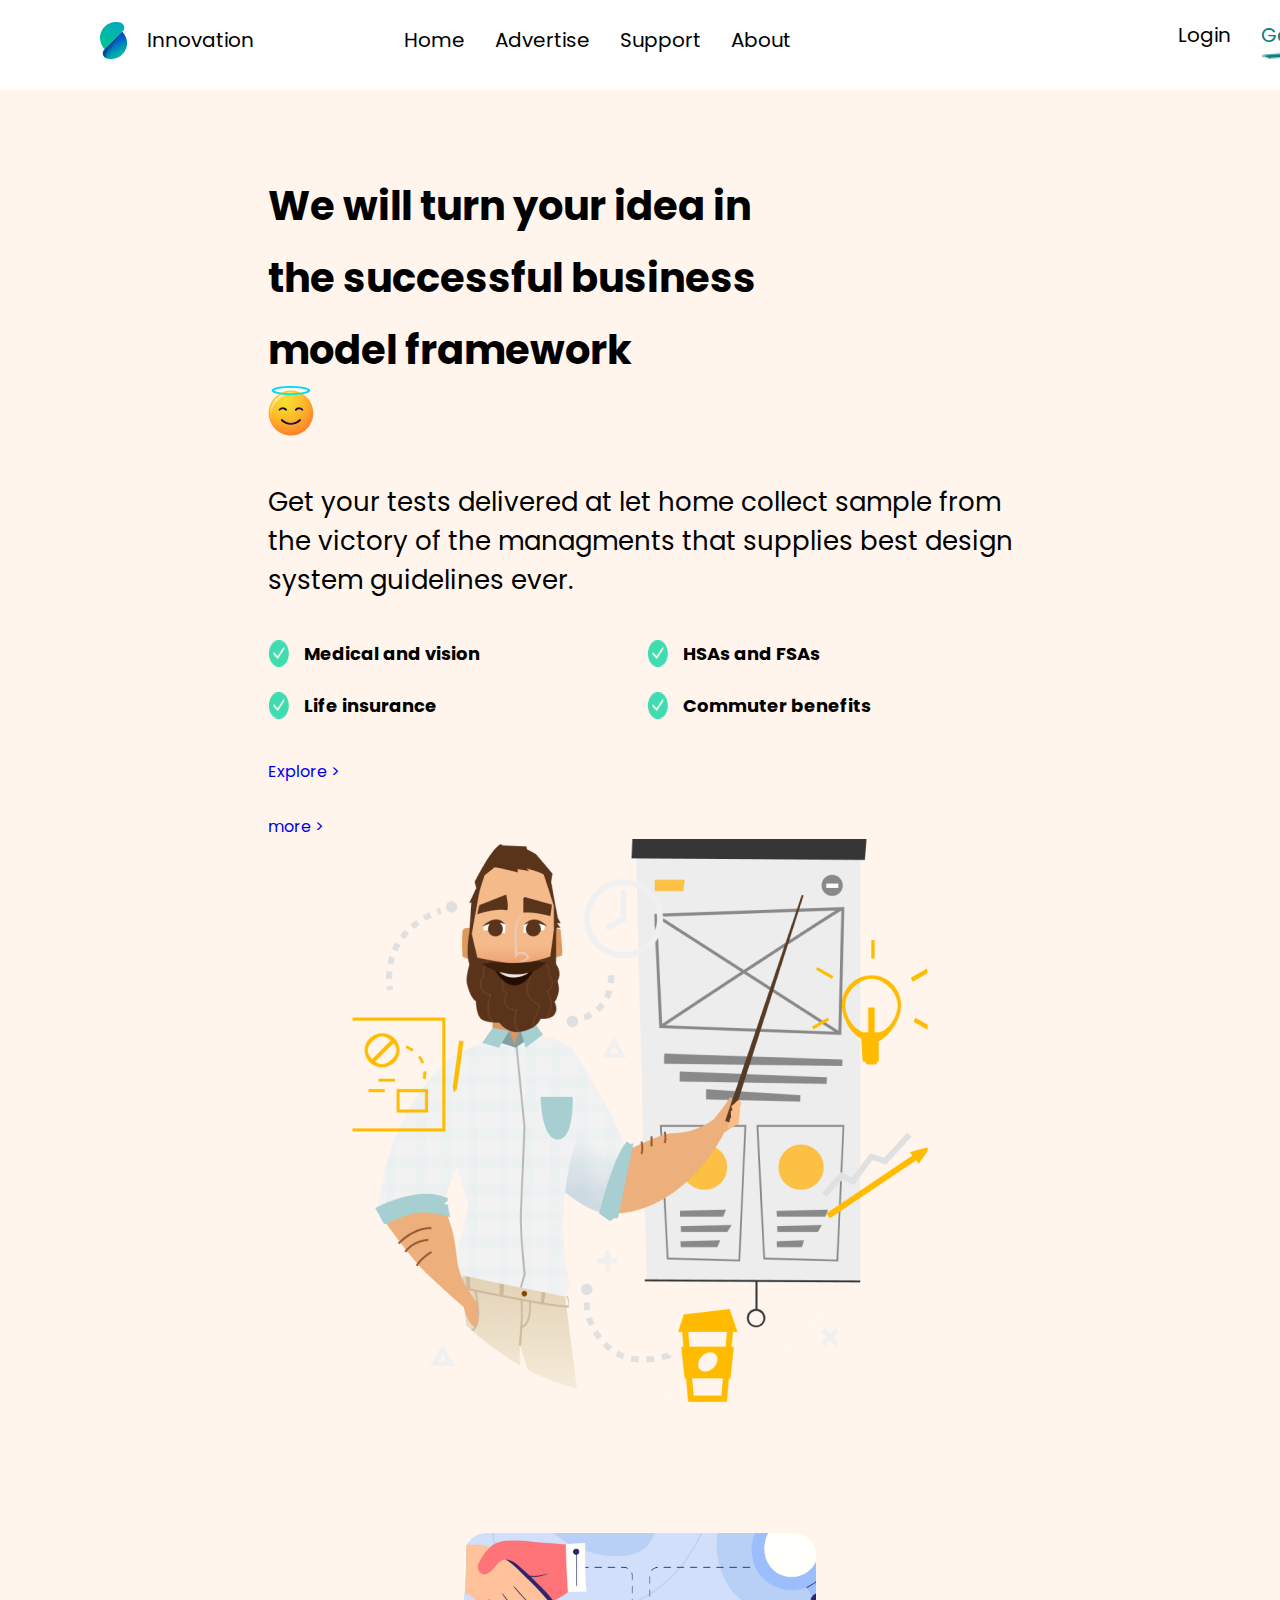
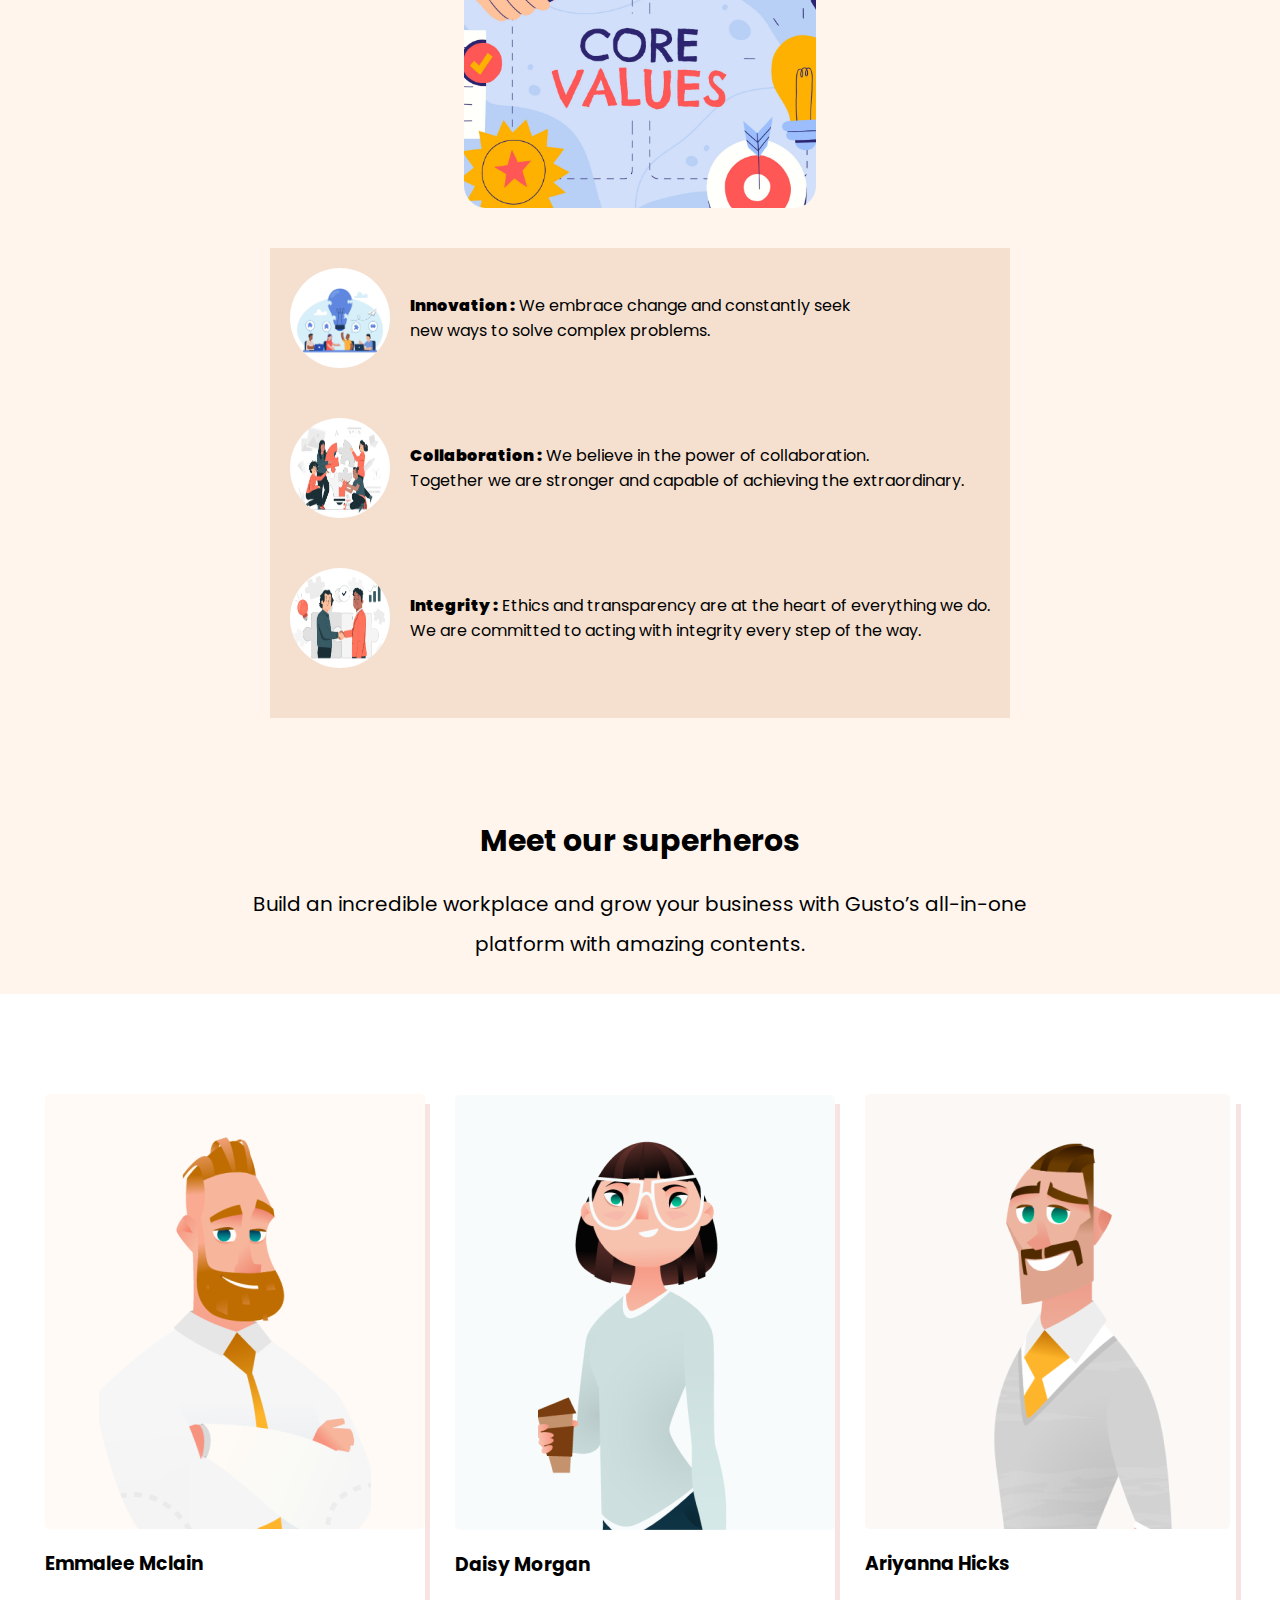
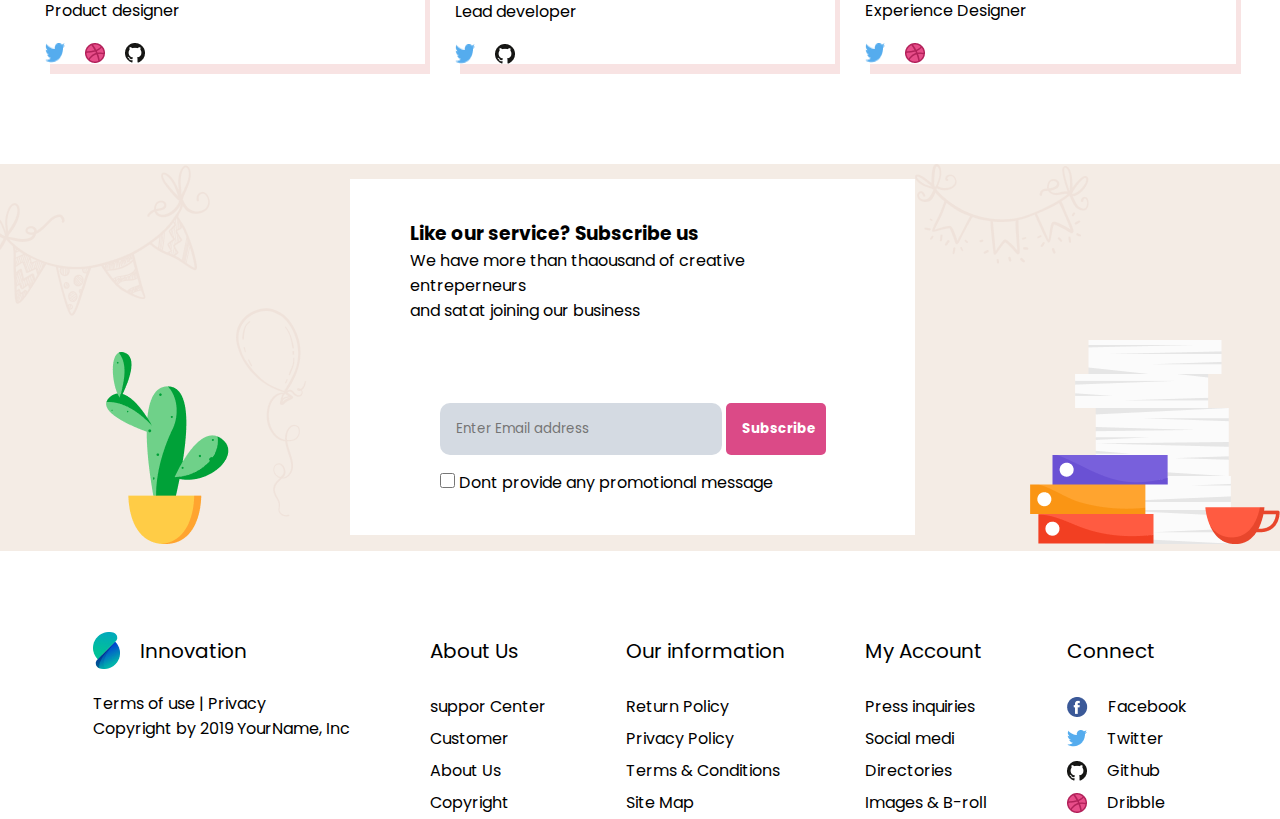
==== about.html @ 323365d7 "modification commit" ====
<!DOCTYPE html>
<html lang="en">

<head>
    <meta charset="UTF-8">
    <meta name="description" content="Author: A.N. Author,
    Illustrator: P. Picture, Category: Books, Price: $17.99,
    Length: 784 pages">
    <meta name="viewport" content="width=device-width, initial-scale=1.0">
    <link rel="stylesheet" href="css/about.css">
    <title>Document</title>
</head>

<body>
    <header class="header">
        <nav>
            <div class="logo">
                <img src="img/S1.png " alt="#">
                <a href="index.html">Innovation</a>
                <ul>
                    <li><a href="index.html">Home</a></li>
                    <li><a href="advertise.html">Advertise</a></li>
                    <li><a href="support.html">Support</a></li>
                    <li><a href="about.html">About</a></li>
                </ul>
            </div>
            <ul>
                <li><a href="#">Login</a></li>
                <li class="list"><a href="#" style="color: #0A8080;">Get Started</a>
                    <img src="img/Vector.png" alt="#">
                </li>
            </ul>
        </nav>
    </header>
    <section class="wrapper-init">
        <section class="wrapper-1">
            <div class="container-1">
                <div>
                    <h1 class="text-1">We will turn your idea in <br>the successful business <br>model framework</h1>
                    <img src="img/emoji.png" alt="#"></h1>

                </div>
                <p class="paragraphe-1">Get your tests delivered at let home collect sample from <br>
                    the victory of the managments that supplies best design <br>
                    system guidelines ever.</p>
                <div class="grid-continaire">
                    <div class="grid-items">
                        <img src="img/Combinedshape16073.png" alt="#">
                        <h6 class="text-2">Medical and vision</h6>
                    </div>
                    <div class="grid-items">
                        <img src="img/Combinedshape16073.png" alt="#">
                        <h6 class="text-2">HSAs and FSAs</h6>
                    </div>
                    <div class="grid-items">
                        <img src="img/Combinedshape16073.png" alt="#">
                        <h6 class="text-2">Life insurance</h6>
                    </div>
                    <div class="grid-items">
                        <img src="img/Combinedshape16073.png" alt="#">
                        <h6 class="text-2">Commuter benefits</h6>
                    </div>
                </div>
                <div class="link-continaire">
                    <a href="#">Explore ></a>
                    <a href="#">more ></a>
                </div>
            </div>
            <div>
                <img class="container-1-img" src="img/illustration.png" alt="#">
            </div>
        </section>
        <div class="wrapper-2">
            <img class="container-1-img" src="img/59226621.png" alt="#">
            <div>
                <div>
                    <img src="img/2903546.jpg" alt="#" >
                    <p class="paragraphe-2"> <samp>Innovation :</samp> We embrace change and constantly seek <br>new ways to solve
                        complex problems. <br>
                    </p>
                </div>
                <div>
                    <img src="img/4529196.jpg" alt="#">
                    <p class="paragraphe-2">
                        <samp>Collaboration :</samp> We believe in the power of collaboration. <br> Together we
                        are stronger and capable of achieving the extraordinary.
                </div>
                <div>
                    <img src="img/5356723.jpg " alt="#">
                    <p class="paragraphe-2"> <samp>Integrity :</samp> Ethics and transparency are at the heart of everything we do. <br>
                        We are committed to acting with integrity every step of the way.</p>
                </div>
                <!-- <h2 class="text-3">our values</h2>
                <p class="paragraphe-2"> Innovation : We embrace change and constantly seek new ways to solve <br>
                    complex problems. <br>
                    Collaboration : We believe in the power of collaboration. Together we <br>
                    are stronger and capable of achieving the extraordinary. <br>
                    Integrity : Ethics and transparency are at the heart of everything we do. <br>
                    We are committed to acting with integrity every step of the way.</p>
            </div> -->
            </div>
        </div>
        <div class="titre-1">
            <h1 class="text-4">Meet our superheros</h1>
            <p class="paragraphe-3">Build an incredible workplace and grow your business with Gusto’s all-in-one <br>
                platform with amazing contents.</p>
        </div>
    </section>
    <section class="blog">
        <div class="box">
            <img src="img/image(6).png" alt="#">
            <h3>Emmalee Mclain</h3>
            <p>Product designer</p>
            <div class="flex-items">
                <img src="img/Group.png" alt="#">
                <img src="img/Group81.png" alt="#">
                <img src="img/Vector(11).png" alt="#">
            </div>
        </div>
        <div class="box">
            <img class="img" src="img/image(3).png" alt="#">
            <h3>Daisy Morgan</h3>

            <p>Lead developer</p>
            <div class="flex-items">
                <img class="img" src="img/Group.png" alt="#">
                <img src="img/Vector(11).png" alt="#">
            </div>
        </div>
        <div class="box">
            <img class="img" src="img/Group83(1).png" alt="#">
            <h3>Ariyanna Hicks</h3>
            <p>Experience Designer</p>
            <div class="flex-items">
                <img src="img/Group.png" alt="#">
                <img src="img/Group81.png" alt="#">
            </div>
        </div>

    </section>
    <section class="wrapper">
        <div>
            <img src="img/Group75.png" alt="#">
        </div>
        <div class="container">
            <div>
                <h3>Like our service? Subscribe us</h3>
                <p>We have more than thaousand of creative entreperneurs <br> and satat joining our business</p>
            </div>
            <form>
                <div class="div-sub">
                    <input class="input-1" type="email" placeholder="Enter Email address">
                    <input class="input-2" type="submit" value="Subscribe">
                </div>
                <div>
                    <input class="input-3" type="checkbox">
                    <label>Dont provide any promotional message</label>
                </div>
            </form>
        </div>
        <div>
            <img src="img/Group76(1).png" alt="#">
        </div>
    </section>
    <footer>
        <section class="foot">
            <div class="list">
                <div class="logo">
                    <img src="img/S1.png" alt="#">
                    <a class="main " href="#">Innovation</a>
                </div>
                <div>
                    <p> Terms of use | Privacy</p>
                </div>
                <div>
                    <p>Copyright by 2019 YourName, Inc</p>
                </div>
            </div>
            <div class="list">
                <div><a class="main" href="#">About Us</a></div>
                <div><a class="lien" href="#">suppor Center</a></div>
                <div><a class="lien" href="#">Customer</a></div>
                <div><a class="lien" href="#">About Us</a></div>
                <div><a class="lien" href="#">Copyright</a></div>
            </div>
            <div class="list">
                <div><a class="main" href="#">Our information</a></div>
                <div><a class="lien" href="#">Return Policy</a></div>
                <div><a class="lien" href="#">Privacy Policy</a></div>
                <div><a class="lien" href="#">Terms & Conditions</a></div>
                <div><a class="lien" href="#">Site Map</a></div>
            </div>
            <div class="list">
                <div><a class="main" href="#">My Account </a></div>
                <div><a class="lien" href="#">Press inquiries</a></div>
                <div><a class="lien" href="#">Social medi</a></div>
                <div><a class="lien" href="#">Directories</a></div>
                <div><a class="lien" href="#">Images & B-roll</a></div>
            </div>
            <div class="list">
                <div><a class="main" href="#">Connect</a></div>
                <div class="site">
                    <img src="img/Group78.png" alt="#">
                    <a class="lien" href="#">Facebook</a>
                </div>
                <div class="site">
                    <img src="img/Group.png" alt="#">
                    <a class="lien" href="#">Twitter</a>
                </div>
                <div class="site">
                    <img src="img/Vector(11).png" alt="#">
                    <a class="lien" href="#">Github</a>
                </div>
                <div class="site">
                    <img src="img/Group81.png" alt="#">
                    <a class="lien" href="#">Dribble</a>
                </div>
            </div>
        </section>
    </footer>
</body>

</html>
---- css/about.css ----
@import url('https://fonts.googleapis.com/css2?family=Poppins:wght@100;200;300;400;500;600;700;800;900&display=swap');

* {
    margin: 0;
    padding: 0;
    font-family: 'Poppins', sans-serif;
} 

img {
    max-width: 100%;
}

a {
    text-decoration: none;
} 

.header {
    position: fixed;
    top: 0;
    left: 0;
    width: 100%;
    padding: 20px 100px;
    display: flex;
    justify-content: space-between;
    align-items: center;
    z-index: 999;
    background-color: #fff;
 }

/* body{
    min-height: 100vh;
}   */

ul {
    display: flex;
    list-style: none;
}
li{
    padding-left: 30px;
}
nav{
    display: flex;
    width: 100%;
    max-width: 1300px;
    margin: 0 auto;
    justify-content: space-between; 
}
.logo{
    display: flex;
    align-items: center;
    gap:20px;
}
.logo a {
    position: relative;
    color: black;
    font-size: 20px;
}
.logo > a {
    margin-right: 100px;
}

nav a {
    position: relative;
    margin-left: 0px;
    color: black;
    font-size: 20px;
    transition: 0.3s;
}
nav a:hover {
    color: rgb(137, 139, 139);
}
.list{
    display: flex;
    flex-direction: column;
}
.wrapper-init{
    background-color: #FFF5ED;
    width: 100%;
}
.wrapper-1{
    display: flex;
    margin-top: 90px;
    flex-wrap: wrap;
    justify-content: space-evenly;
    padding-top: 80px;

}
.container-1{
    display: flex;
    flex-direction: column;
    gap: 40px;
}
.text-1{
    font-size: 40px;
    line-height: 1.8;

}
.paragraphe-1{
    font-size: 26px;
}
.text-2{
    font-size: 18px;
}
.container-1-img{
 max-width: 100%;
}
.grid-continaire{
   display: grid;
   grid-template-columns: auto auto;
   gap: 25px;
}
.grid-items{
    display: flex;
    gap: 15px;
}
.link-continaire{
    display: flex;
    flex-direction: column;
    gap: 30px;
    
}
.link-continaire a{
    transition: 0.3s;
}
.link-continaire a:hover{
    transform: translateX(20px);
}
.wrapper-2{
    margin-top: 100px;
    display: flex ;
    flex-wrap: wrap;
    align-items: center;
    justify-content:space-evenly;
    gap: 40px;
    margin-inline: 200px;
}
.wrapper-2 img{
    width: 40%;
}
.wrapper-2 div{
    background-color: #f5e0d0; ;
    padding: 10px;
}
.wrapper-2 div div  {
    display: flex;
    align-items: center;
    gap: 20px;
    margin-bottom: 30px;
}
.wrapper-2 div img {
    width: 100px;
    height: 100px;
    border-radius: 360px;
}
samp{
    font-weight:900;
}
.wrapper-2 div p {
    font-size: 16px;
}
.titre-1{
    margin-top: 100px;
    text-align: center;
}
.text-4{
    font-size: 30px;
    margin-bottom: 20px;
}
.paragraphe-3{
    font-size: 20px;
    line-height: 2;
   padding-bottom: 30px;

}
.blog{
    padding-top: 100px;
    display: flex;
    flex-wrap: wrap;
    justify-content:center;
    gap: 30px;
    padding-bottom: 100px;
}
.box{
    display: flex;
    flex-direction: column;
    gap: 20px;
    box-shadow: 5px 10px #f8e3e3;
}

.flex-items{
    display: flex;
    gap: 20px;
}
.wrapper{
    background-color: #F4ECE5;
    display: grid;
    grid-template-columns: repeat(auto-fit , minmax(350px, auto));
    align-items: center;
    
} 
 .container{
    background-color: white;
   display: flex;
   flex-wrap: wrap;
   align-items: center;
   justify-content: space-evenly;
   padding-top: 40px ;
   padding-bottom: 40px ;
   padding-left: 60px ;
   padding-right: 60px ; 
   gap: 80px;
} 

.input-1{
    background-color: #D4DAE2;
    padding: 16px;
    width: 250px;
    border: #fff;
    border-radius: 10px;

}
.input-2{
    background-color:#DB4A87;
    padding: 16px;
    width: 100px;
    border: #fff;
    border-radius: 5px;
    color: #fff;
    font-weight:700;

}
.div-sub{
    margin-bottom: 15px;
}
.input-3[type="checkbox"] {
    width: 15px;
    height: 15px;
  }
footer{
    margin-top: 60px;
}
.foot{
    display: flex;
    flex-wrap: wrap;
    justify-content:center;
    gap: 80px;
   
}
.list{
    display: flex;
    flex-direction: column;
    
}
 .main{
    color: black ;
     font-size: 20px;
     line-height: 4;
 }
.lien{
    color: black;
    line-height: 2;
} 



.site{
    display: flex;
    align-items: center;
    gap:20px;
} 
@media (max-width:453px) {
    .grid-continaire{
        display: flex;
        flex-direction: column;
        gap: 25px;
     }    
     .text-1{
        font-size: 30px;
    
   }
   .paragraphe-1{
    font-size: 16px;
}
.text-1{
    font-size: 30px;

}
.paragraphe-1{
    font-size: 16px;
}
.text-3{
    font-size: 30px;
}
.paragraphe-2{
    font-size: 20px;
    line-height: 2;
}
}
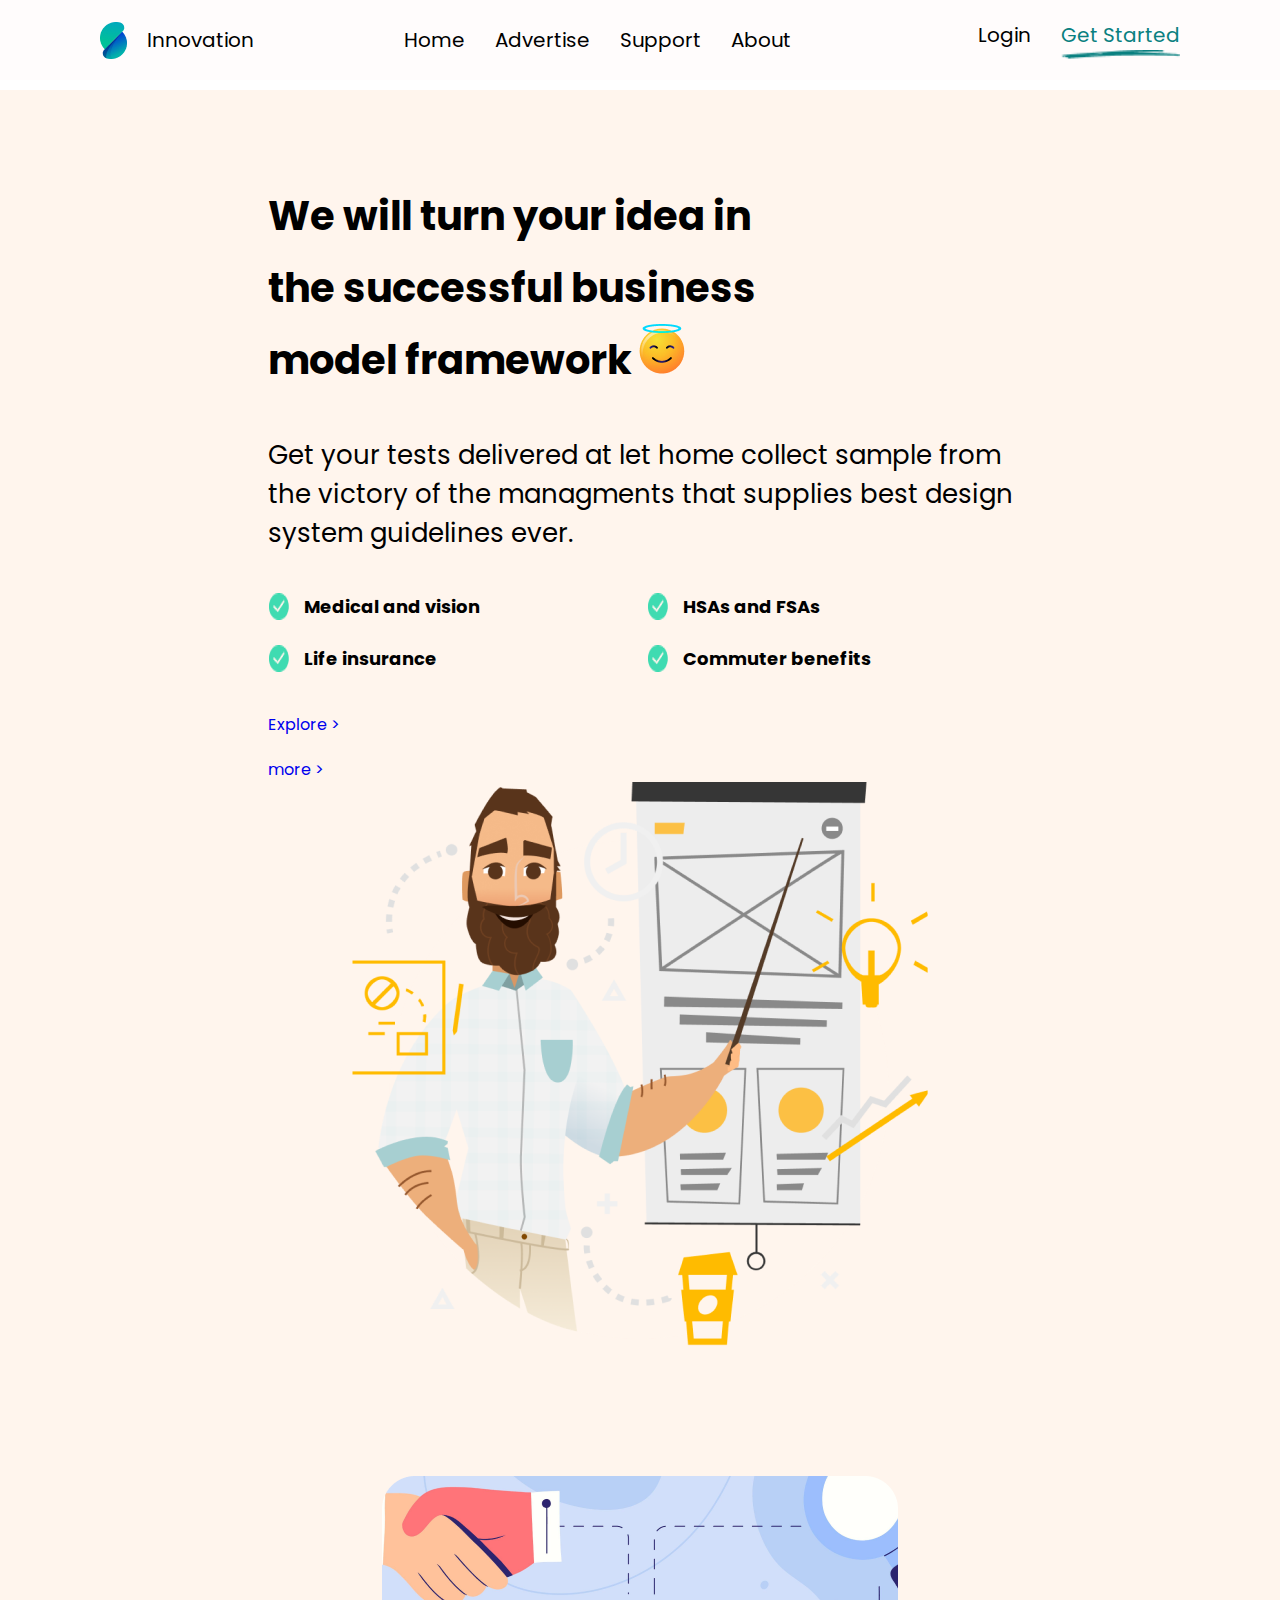
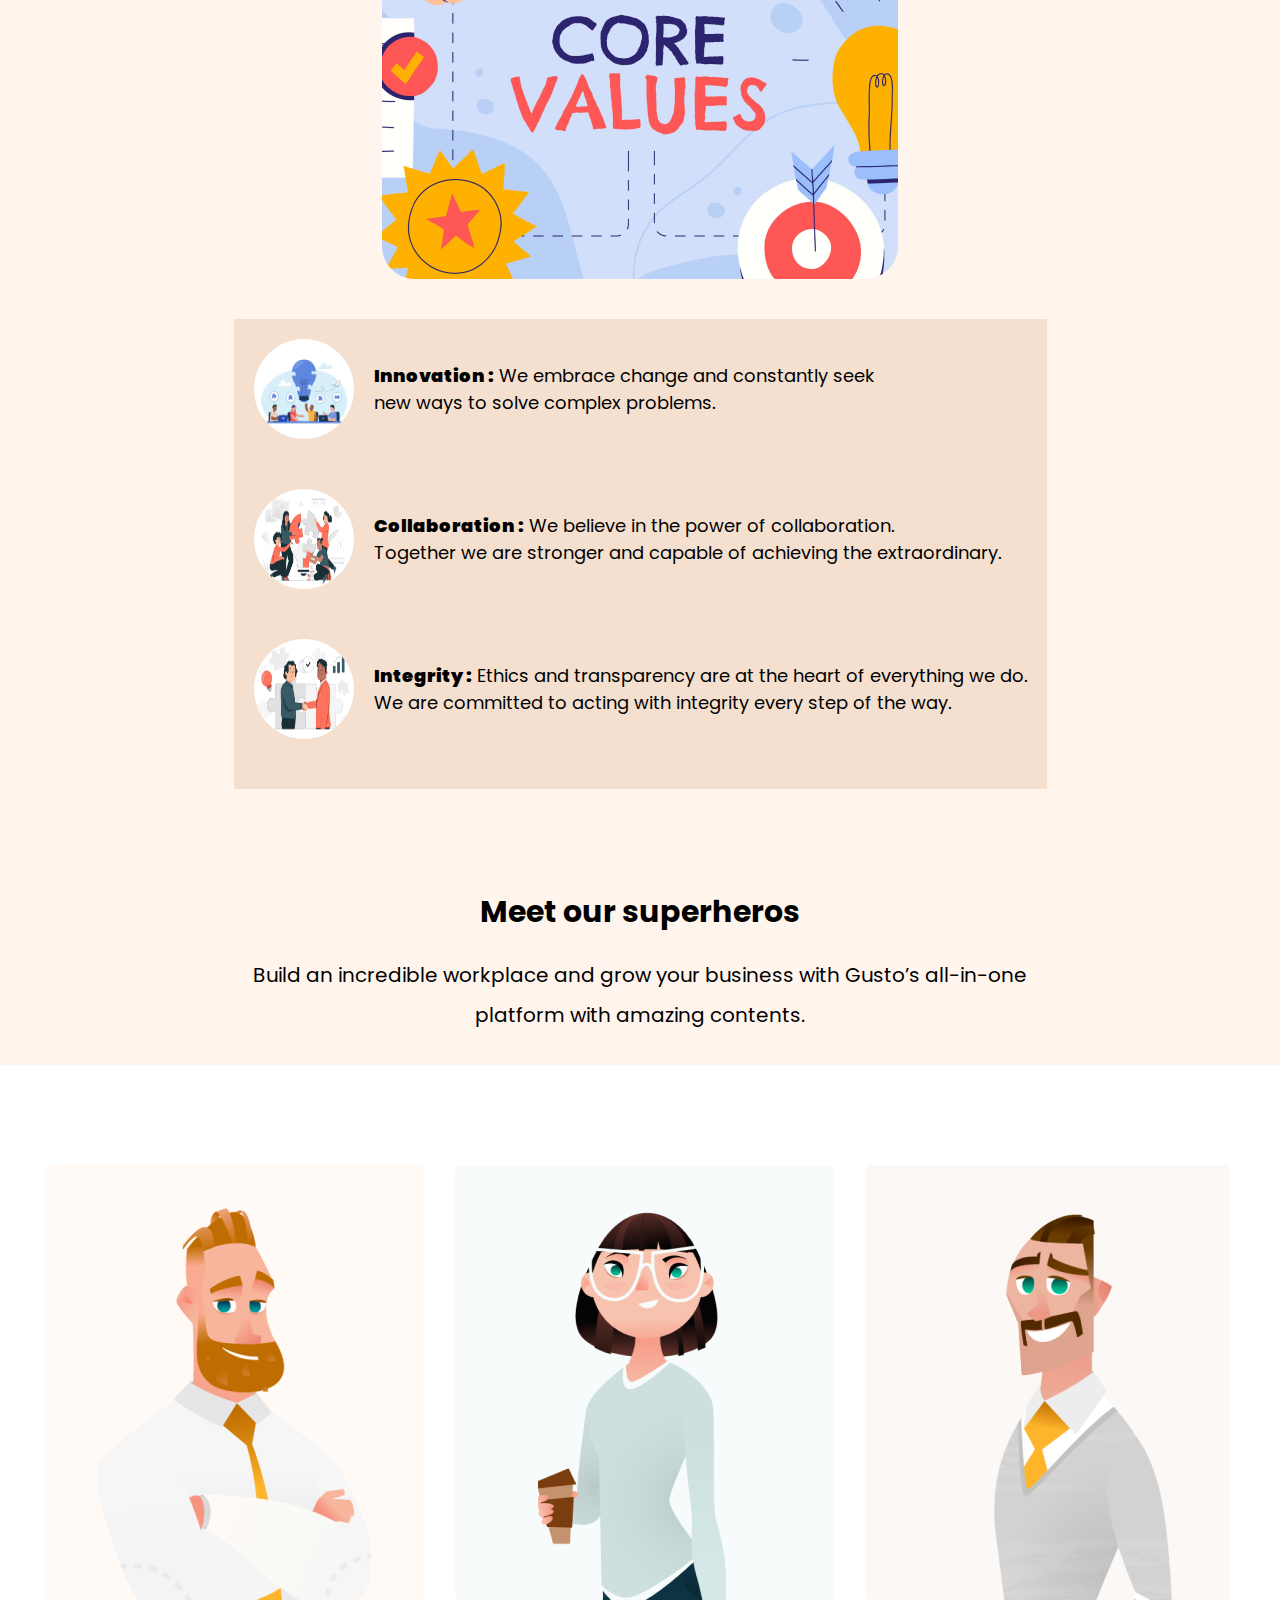
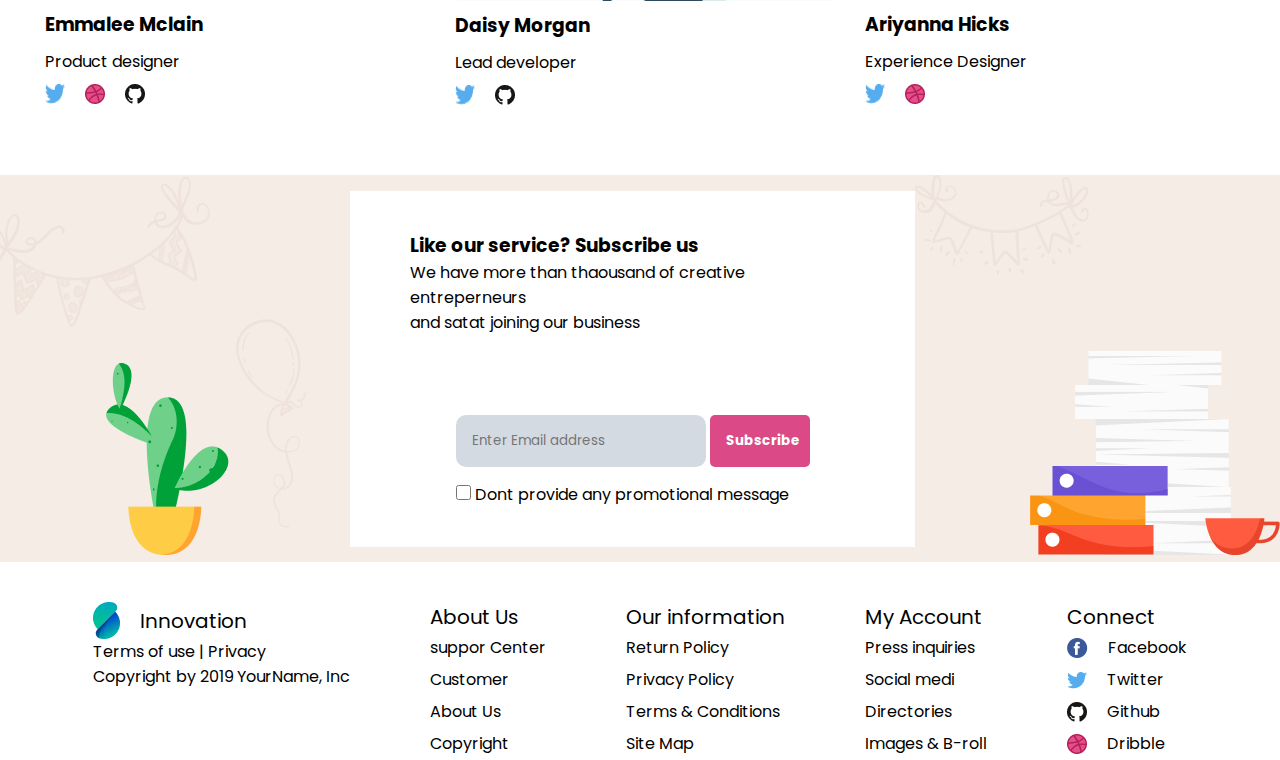
==== commit b60fc725: "modification_page_contact commit" ====
--- a/about.html
+++ b/about.html
@@ -26,7 +26,7 @@
             </div>
             <ul>
                 <li><a href="#">Login</a></li>
-                <li class="list"><a href="#" style="color: #0A8080;">Get Started</a>
+                <li class="get"><a href="#" style="color: #0A8080;">Get Started</a>
                     <img src="img/Vector.png" alt="#">
                 </li>
             </ul>
@@ -36,29 +36,30 @@
         <section class="wrapper-1">
             <div class="container-1">
                 <div>
-                    <h1 class="text-1">We will turn your idea in <br>the successful business <br>model framework</h1>
-                    <img src="img/emoji.png" alt="#"></h1>
-
-                </div>
-                <p class="paragraphe-1">Get your tests delivered at let home collect sample from <br>
+                    <h1>We will turn your idea in <br>the successful business <br>model framework
+                        <img src="img/emoji.png" alt="#">
+                    </h1>
+
+                </div>
+                <p>Get your tests delivered at let home collect sample from <br>
                     the victory of the managments that supplies best design <br>
                     system guidelines ever.</p>
                 <div class="grid-continaire">
                     <div class="grid-items">
                         <img src="img/Combinedshape16073.png" alt="#">
-                        <h6 class="text-2">Medical and vision</h6>
-                    </div>
-                    <div class="grid-items">
-                        <img src="img/Combinedshape16073.png" alt="#">
-                        <h6 class="text-2">HSAs and FSAs</h6>
-                    </div>
-                    <div class="grid-items">
-                        <img src="img/Combinedshape16073.png" alt="#">
-                        <h6 class="text-2">Life insurance</h6>
-                    </div>
-                    <div class="grid-items">
-                        <img src="img/Combinedshape16073.png" alt="#">
-                        <h6 class="text-2">Commuter benefits</h6>
+                        <h6 class="text">Medical and vision</h6>
+                    </div>
+                    <div class="grid-items">
+                        <img src="img/Combinedshape16073.png" alt="#">
+                        <h6 class="text">HSAs and FSAs</h6>
+                    </div>
+                    <div class="grid-items">
+                        <img src="img/Combinedshape16073.png" alt="#">
+                        <h6 class="text">Life insurance</h6>
+                    </div>
+                    <div class="grid-items">
+                        <img src="img/Combinedshape16073.png" alt="#">
+                        <h6 class="text">Commuter benefits</h6>
                     </div>
                 </div>
                 <div class="link-continaire">
@@ -71,11 +72,12 @@
             </div>
         </section>
         <div class="wrapper-2">
-            <img class="container-1-img" src="img/59226621.png" alt="#">
+            <img class="container-2-img" src="img/59226621.png" alt="#">
             <div>
                 <div>
-                    <img src="img/2903546.jpg" alt="#" >
-                    <p class="paragraphe-2"> <samp>Innovation :</samp> We embrace change and constantly seek <br>new ways to solve
+                    <img src="img/2903546.jpg" alt="#">
+                    <p class="paragraphe-2"> <samp>Innovation :</samp> We embrace change and constantly seek <br>new
+                        ways to solve
                         complex problems. <br>
                     </p>
                 </div>
@@ -87,22 +89,15 @@
                 </div>
                 <div>
                     <img src="img/5356723.jpg " alt="#">
-                    <p class="paragraphe-2"> <samp>Integrity :</samp> Ethics and transparency are at the heart of everything we do. <br>
+                    <p class="paragraphe-2"> <samp>Integrity :</samp> Ethics and transparency are at the heart of
+                        everything we do. <br>
                         We are committed to acting with integrity every step of the way.</p>
                 </div>
-                <!-- <h2 class="text-3">our values</h2>
-                <p class="paragraphe-2"> Innovation : We embrace change and constantly seek new ways to solve <br>
-                    complex problems. <br>
-                    Collaboration : We believe in the power of collaboration. Together we <br>
-                    are stronger and capable of achieving the extraordinary. <br>
-                    Integrity : Ethics and transparency are at the heart of everything we do. <br>
-                    We are committed to acting with integrity every step of the way.</p>
-            </div> -->
-            </div>
-        </div>
-        <div class="titre-1">
-            <h1 class="text-4">Meet our superheros</h1>
-            <p class="paragraphe-3">Build an incredible workplace and grow your business with Gusto’s all-in-one <br>
+            </div>
+        </div>
+        <div class="titre-2">
+            <h1>Meet our superheros</h1>
+            <p>Build an incredible workplace and grow your business with Gusto’s all-in-one <br>
                 platform with amazing contents.</p>
         </div>
     </section>
@@ -138,6 +133,7 @@
         </div>
 
     </section>
+
     <section class="wrapper">
         <div>
             <img src="img/Group75.png" alt="#">
@@ -164,10 +160,10 @@
     </section>
     <footer>
         <section class="foot">
-            <div class="list">
-                <div class="logo">
+            <div class="list1">
+                <div class="logo-2">
                     <img src="img/S1.png" alt="#">
-                    <a class="main " href="#">Innovation</a>
+                    <a href="#">Innovation</a>
                 </div>
                 <div>
                     <p> Terms of use | Privacy</p>
--- a/css/about.css
+++ b/css/about.css
@@ -4,7 +4,8 @@
     margin: 0;
     padding: 0;
     font-family: 'Poppins', sans-serif;
-} 
+    box-sizing: border-box;
+}
 
 img {
     max-width: 100%;
@@ -12,7 +13,7 @@
 
 a {
     text-decoration: none;
-} 
+}
 
 .header {
     position: fixed;
@@ -24,39 +25,40 @@
     justify-content: space-between;
     align-items: center;
     z-index: 999;
-    background-color: #fff;
- }
-
-/* body{
-    min-height: 100vh;
-}   */
-
-ul {
-    display: flex;
-    list-style: none;
-}
-li{
-    padding-left: 30px;
-}
-nav{
+    background-color: #fffcfc;
+}
+
+nav {
     display: flex;
     width: 100%;
     max-width: 1300px;
     margin: 0 auto;
-    justify-content: space-between; 
-}
-.logo{
-    display: flex;
-    align-items: center;
-    gap:20px;
-}
+    justify-content: space-between;
+}
+
+.logo {
+    display: flex;
+    align-items: center;
+    gap: 20px;
+}
+
 .logo a {
     position: relative;
     color: black;
     font-size: 20px;
 }
-.logo > a {
+
+.logo>a {
     margin-right: 100px;
+}
+
+ul {
+    display: flex;
+    list-style: none;
+}
+
+li {
+    padding-left: 30px;
 }
 
 nav a {
@@ -66,152 +68,172 @@
     font-size: 20px;
     transition: 0.3s;
 }
+
 nav a:hover {
     color: rgb(137, 139, 139);
 }
-.list{
-    display: flex;
-    flex-direction: column;
-}
-.wrapper-init{
+
+.get {
+    display: flex;
+    flex-direction: column;
+}
+
+.wrapper-init {
     background-color: #FFF5ED;
     width: 100%;
 }
-.wrapper-1{
+
+.wrapper-1 {
     display: flex;
     margin-top: 90px;
     flex-wrap: wrap;
     justify-content: space-evenly;
-    padding-top: 80px;
-
-}
-.container-1{
+    padding-top: 90px;
+
+}
+
+.container-1 {
     display: flex;
     flex-direction: column;
     gap: 40px;
 }
-.text-1{
+
+.container-1 h1 {
     font-size: 40px;
     line-height: 1.8;
 
 }
-.paragraphe-1{
+
+.container-1 p {
     font-size: 26px;
 }
-.text-2{
+
+.grid-continaire {
+    display: grid;
+    grid-template-columns: auto auto;
+    gap: 25px;
+}
+
+.grid-items {
+    display: flex;
+    gap: 15px;
+}
+
+.text {
     font-size: 18px;
 }
-.container-1-img{
- max-width: 100%;
-}
-.grid-continaire{
-   display: grid;
-   grid-template-columns: auto auto;
-   gap: 25px;
-}
-.grid-items{
-    display: flex;
-    gap: 15px;
-}
-.link-continaire{
-    display: flex;
-    flex-direction: column;
-    gap: 30px;
-    
-}
-.link-continaire a{
+
+.link-continaire {
+    display: flex;
+    flex-direction: column;
+    gap: 20px;
+}
+
+.link-continaire a {
     transition: 0.3s;
 }
-.link-continaire a:hover{
+
+.link-continaire a:hover {
     transform: translateX(20px);
 }
-.wrapper-2{
+
+.wrapper-2 {
     margin-top: 100px;
-    display: flex ;
-    flex-wrap: wrap;
-    align-items: center;
-    justify-content:space-evenly;
+    display: flex;
+    flex-wrap: wrap;
+    align-items: center;
+    justify-content: center;
     gap: 40px;
-    margin-inline: 200px;
-}
-.wrapper-2 img{
+    /* margin-inline: 200px; */
+}
+
+/* .wrapper-2 img {
     width: 40%;
-}
-.wrapper-2 div{
-    background-color: #f5e0d0; ;
+}  */
+
+.wrapper-2 div {
+    background-color: #f5e0d0;
     padding: 10px;
 }
-.wrapper-2 div div  {
-    display: flex;
-    align-items: center;
-    gap: 20px;
-    margin-bottom: 30px;
-}
+
 .wrapper-2 div img {
     width: 100px;
     height: 100px;
     border-radius: 360px;
 }
-samp{
-    font-weight:900;
-}
-.wrapper-2 div p {
-    font-size: 16px;
-}
-.titre-1{
+
+.wrapper-2 div div {
+    display: flex;
+    align-items: center;
+    gap: 20px;
+    margin-bottom: 30px;
+}
+
+samp {
+    font-weight: 900;
+}
+
+.paragraphe-2 {
+    font-size: 18px;
+}
+
+
+.titre-2 {
     margin-top: 100px;
     text-align: center;
 }
-.text-4{
+
+.titre-2 h1 {
     font-size: 30px;
     margin-bottom: 20px;
 }
-.paragraphe-3{
+
+.titre-2 p {
     font-size: 20px;
     line-height: 2;
-   padding-bottom: 30px;
-
-}
-.blog{
+    padding-bottom: 30px;
+
+}
+
+.blog {
     padding-top: 100px;
     display: flex;
     flex-wrap: wrap;
-    justify-content:center;
+    justify-content: center;
     gap: 30px;
-    padding-bottom: 100px;
-}
-.box{
-    display: flex;
-    flex-direction: column;
-    gap: 20px;
-    box-shadow: 5px 10px #f8e3e3;
-}
-
-.flex-items{
-    display: flex;
-    gap: 20px;
-}
-.wrapper{
+     padding-bottom: 70px; 
+}
+
+.box {
+    display: flex;
+    flex-direction: column;
+    gap: 10px;
+}
+
+.flex-items {
+    display: flex;
+    gap: 20px;
+}
+
+.wrapper {
     background-color: #F4ECE5;
     display: grid;
-    grid-template-columns: repeat(auto-fit , minmax(350px, auto));
-    align-items: center;
-    
-} 
- .container{
+    grid-template-columns: repeat(auto-fit, minmax(350px, auto));
+    align-items: center;
+
+}
+
+.container {
     background-color: white;
-   display: flex;
-   flex-wrap: wrap;
-   align-items: center;
-   justify-content: space-evenly;
-   padding-top: 40px ;
-   padding-bottom: 40px ;
-   padding-left: 60px ;
-   padding-right: 60px ; 
-   gap: 80px;
-} 
-
-.input-1{
+    display: flex;
+    flex-wrap: wrap;
+    align-items: center;
+    justify-content: space-evenly;
+    padding: 40px 60px 40px 60px;
+    gap: 80px;
+}
+
+.input-1 {
     background-color: #D4DAE2;
     padding: 16px;
     width: 250px;
@@ -219,27 +241,29 @@
     border-radius: 10px;
 
 }
-.input-2{
-    background-color:#DB4A87;
+
+.input-2 {
+    background-color: #DB4A87;
     padding: 16px;
     width: 100px;
     border: #fff;
     border-radius: 5px;
     color: #fff;
-    font-weight:700;
-
-}
-.div-sub{
+    font-weight: 700;
+
+}
+
+
+.div-sub {
     margin-bottom: 15px;
 }
+
 .input-3[type="checkbox"] {
     width: 15px;
     height: 15px;
-  }
-footer{
-    margin-top: 60px;
 }
 .foot{
+    margin-top: 40px;
     display: flex;
     flex-wrap: wrap;
     justify-content:center;
@@ -251,48 +275,122 @@
     flex-direction: column;
     
 }
+.logo-2{
+    display: flex;
+    align-items: center;
+    gap: 20px;
+    
+}
+
+.logo-2 a {
+    color: black;
+    font-size: 20px;
+}
  .main{
     color: black ;
      font-size: 20px;
-     line-height: 4;
+    
  }
 .lien{
     color: black;
     line-height: 2;
 } 
 
-
-
 .site{
     display: flex;
     align-items: center;
     gap:20px;
 } 
-@media (max-width:453px) {
-    .grid-continaire{
+
+
+@media (max-width:600px) {
+    .header{
+        padding-left:15px ;
+    }
+
+   .wrapper-1{
+    margin-top: 50px;
+   }
+   .container-1{
+    gap: 20px;
+   }
+    .container-1-img {
+        display: none;
+    }
+    .grid-continaire {
         display: flex;
         flex-direction: column;
         gap: 25px;
-     }    
-     .text-1{
-        font-size: 30px;
+    }
+ 
+
+    .container-1 h1{ 
+        font-size: 25px;
+
+    }
+    .container-1 div img{
+        width: 30px;
+    }
+
+    .container-1 p{
+        font-size: 12px;
+    }
+    .wrapper-2{
+        margin-top: 50px;
+    }
+    .container-2-img{
+        width: 90%;
+
+    }
+    .wrapper-2 div{
+        width: 90%;
+    }
+    .wrapper-2 div div{
+        margin-bottom: 10px;
+    }
+    .wrapper-2 div div img{
+        width: 40%;
+    }
+    .wrapper-2 div div p{
+        font-size: 13px;
+    }
+    .titre-2{
+        margin-top: 40px;
+    }
+    .titre-2 h1{
+        font-size: 20px;
+    }
+    .titre-2 p{
+        font-size: 14px;
+    }
+    .wrapper div img {
+        display: none;
+    }
+
+    .container {
+        background-color: #F4ECE5;
+        gap: 20px;
+    }
+
+    .input-1 {
+        margin-bottom: 10px;
+    }
+
+    .input-2 {
+        padding: 10px;
+        font-weight: 500;
+    }
     
-   }
-   .paragraphe-1{
-    font-size: 16px;
-}
-.text-1{
-    font-size: 30px;
-
-}
-.paragraphe-1{
-    font-size: 16px;
-}
-.text-3{
-    font-size: 30px;
-}
-.paragraphe-2{
-    font-size: 20px;
-    line-height: 2;
-}
+.foot {
+    justify-content: space-between;
+    gap: 30px;
+    }
+    .list1{
+        width: 100%;
+        margin-inline: 50px;
+
+    }
+    .list{
+        width: 40%;
+    }
 }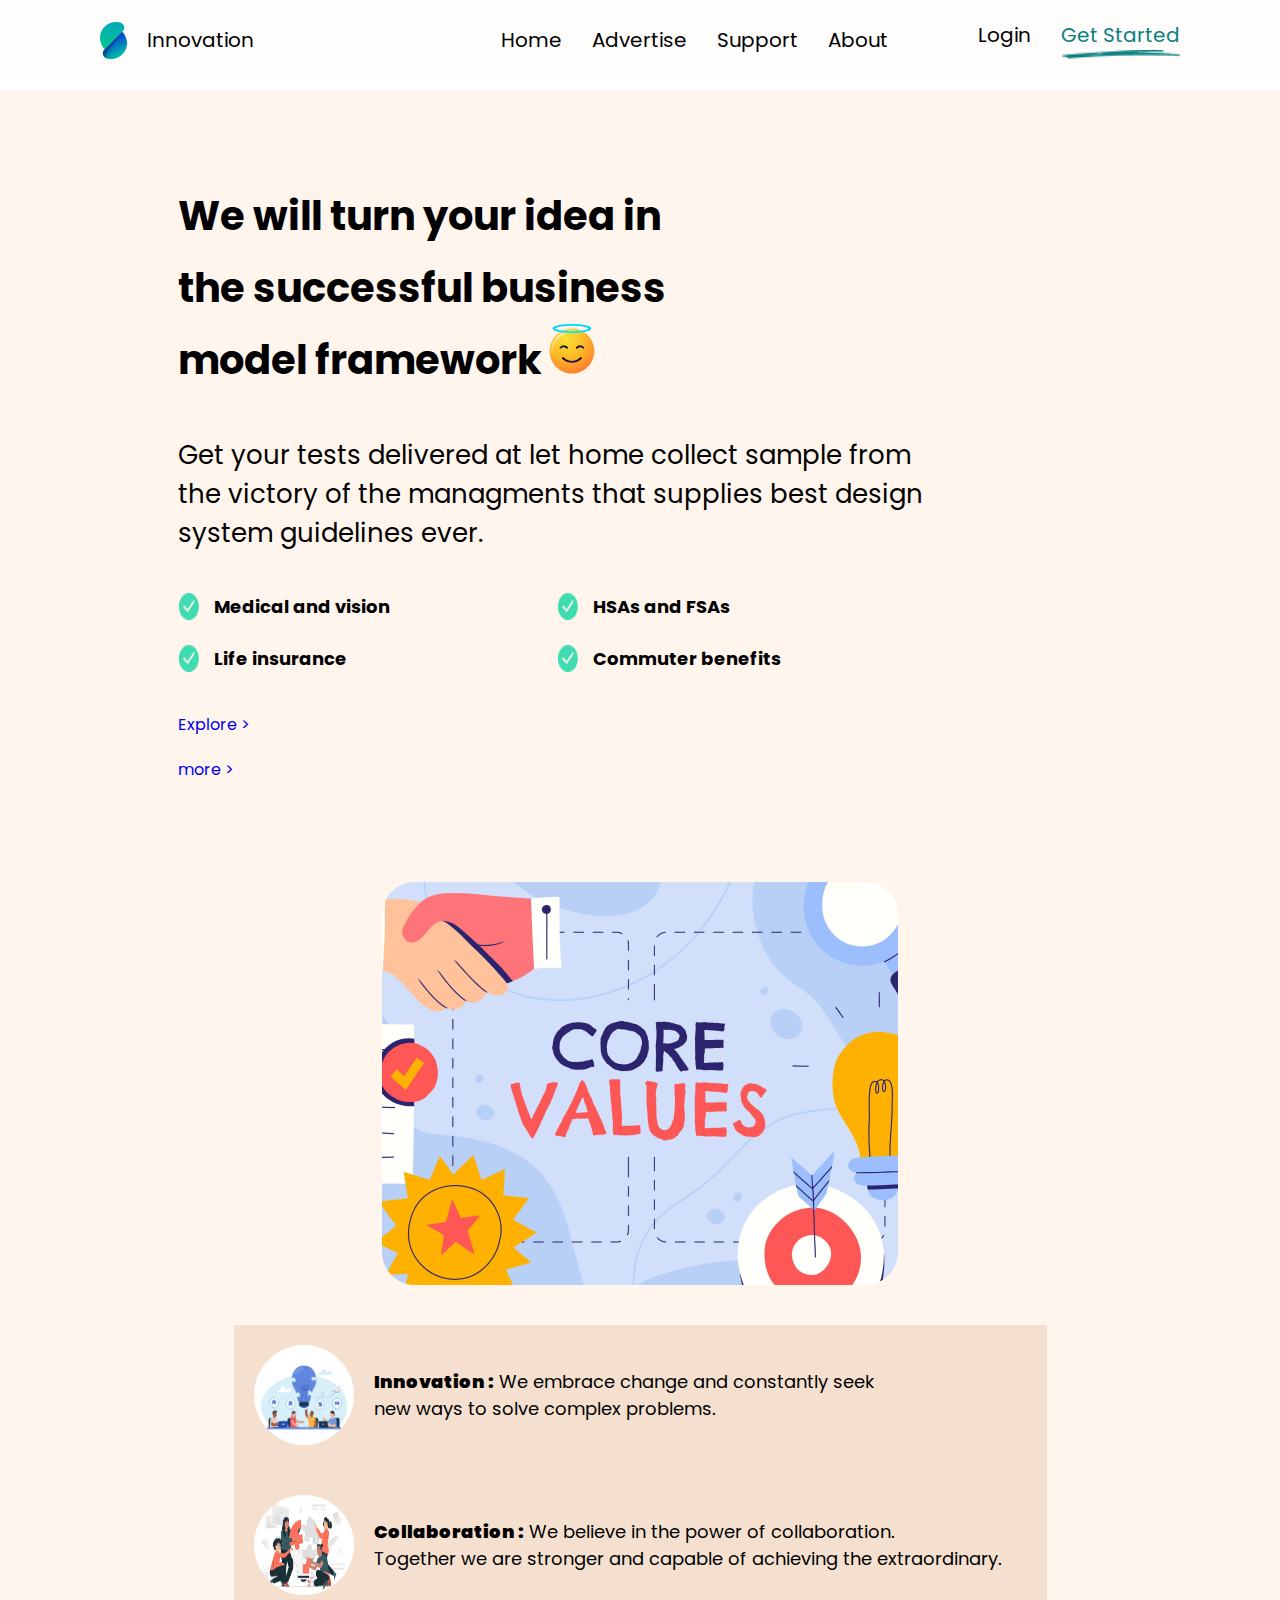
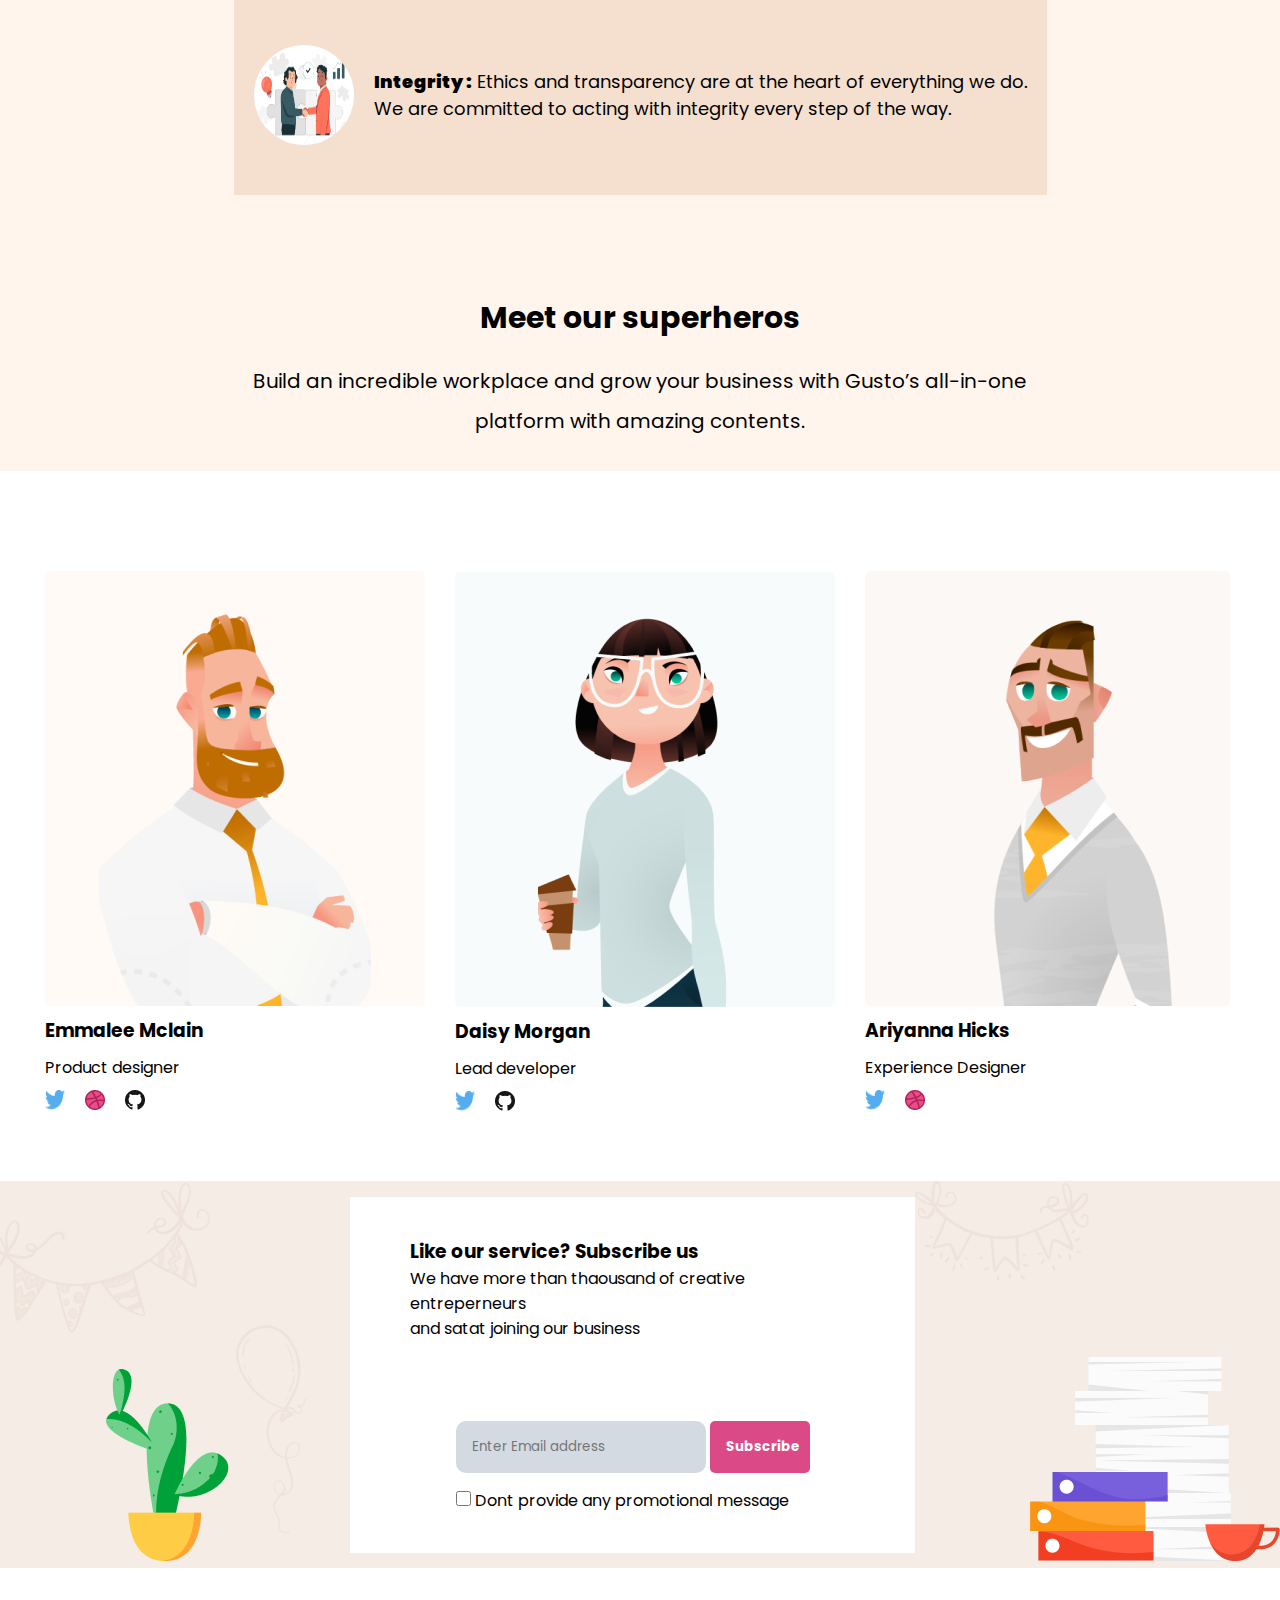
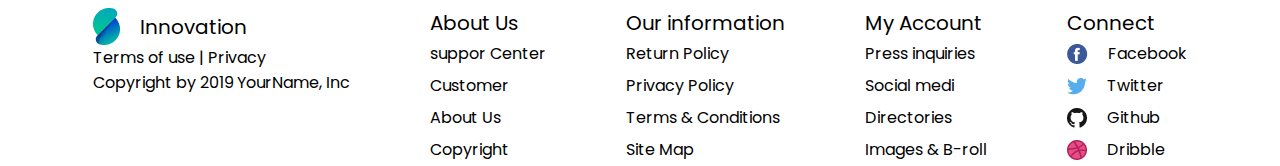
==== commit 04579b8f: "navbar commit" ====
--- a/about.html
+++ b/about.html
@@ -17,20 +17,29 @@
             <div class="logo">
                 <img src="img/S1.png " alt="#">
                 <a href="index.html">Innovation</a>
-                <ul>
+            </div>
+            <div class="burger">
+                <ul class="nav-links">
                     <li><a href="index.html">Home</a></li>
                     <li><a href="advertise.html">Advertise</a></li>
                     <li><a href="support.html">Support</a></li>
                     <li><a href="about.html">About</a></li>
                 </ul>
-            </div>
-            <ul>
-                <li><a href="#">Login</a></li>
-                <li class="get"><a href="#" style="color: #0A8080;">Get Started</a>
-                    <img src="img/Vector.png" alt="#">
-                </li>
-            </ul>
+
+                <ul class="nav-links">
+                    <li><a href="#">Login</a></li>
+                    <li class="get"><a href="#" style="color: #0A8080;">Get Started</a>
+                        <img src="img/Vector.png" alt="#">
+                    </li>
+                </ul>
+            </div>
+            <div class="menu">
+                <div class="line"></div>
+                <div class="line"></div>
+                <div class="line"></div>
+            </div>
         </nav>
+        <script src="main.js"></script>  
     </header>
     <section class="wrapper-init">
         <section class="wrapper-1">
--- a/css/about.css
+++ b/css/about.css
@@ -73,9 +73,31 @@
     color: rgb(137, 139, 139);
 }
 
-.get {
+.burger{
+    display: flex;
+    gap: 60px;
+    align-items: center;
+}
+nav a:hover {
+    color: rgb(156, 160, 160);
+}
+.get{
     display: flex;
     flex-direction: column;
+}
+.menu div{
+      width: 25px;
+      height: 3px;
+      background-color: rgb(75, 71, 71);
+      margin: 5px;
+
+      
+}
+.menu{
+    cursor: pointer;
+    display: none;
+    align-items: center;
+    margin-left:90px ;
 }
 
 .wrapper-init {
@@ -307,6 +329,45 @@
     .header{
         padding-left:15px ;
     }
+    .burger{
+        position: absolute;
+        right: 0px;
+        height: 92vh;
+        top: 8vh;
+        background-color: rgba(255, 203, 203, 0.934);
+        display: flex;
+        flex-direction: column;
+        align-items: center;
+        width: 100%;
+        margin: auto;
+        transform: translateX(100%) ;
+        transition:0.5s ease-in
+
+    }
+    .nav-links{
+        display: flex;
+        flex-direction: column;
+        gap: 50px;
+        align-items: center;
+        margin: auto;
+
+    }
+   
+    .menu{
+        display: block;
+
+    }
+   
+    /* header label{
+        display: block;
+
+    }
+    ul{
+        display: none;
+    } */
+    .nav-active{
+        transform: translateX(0%) ;
+    }
 
    .wrapper-1{
     margin-top: 50px;
@@ -314,9 +375,7 @@
    .container-1{
     gap: 20px;
    }
-    .container-1-img {
-        display: none;
-    }
+  
     .grid-continaire {
         display: flex;
         flex-direction: column;
@@ -366,6 +425,9 @@
     .wrapper div img {
         display: none;
     }
+    .blog{
+        padding: 10px;
+    }
 
     .container {
         background-color: #F4ECE5;
@@ -391,6 +453,28 @@
 
     }
     .list{
+        padding-left: 10px;
         width: 40%;
     }
+}
+@media (max-width:1000px) {
+    .wrapper div img {
+        display: none;
+    }
+    .container {
+        background-color: #F4ECE5;
+        gap: 20px;
+    }
+    .wrapper{
+        display: block;
+    }
+
+
+}
+@media (max-width:1315px){
+    .container-1-img{
+        display: none;
+    }
+
+
 }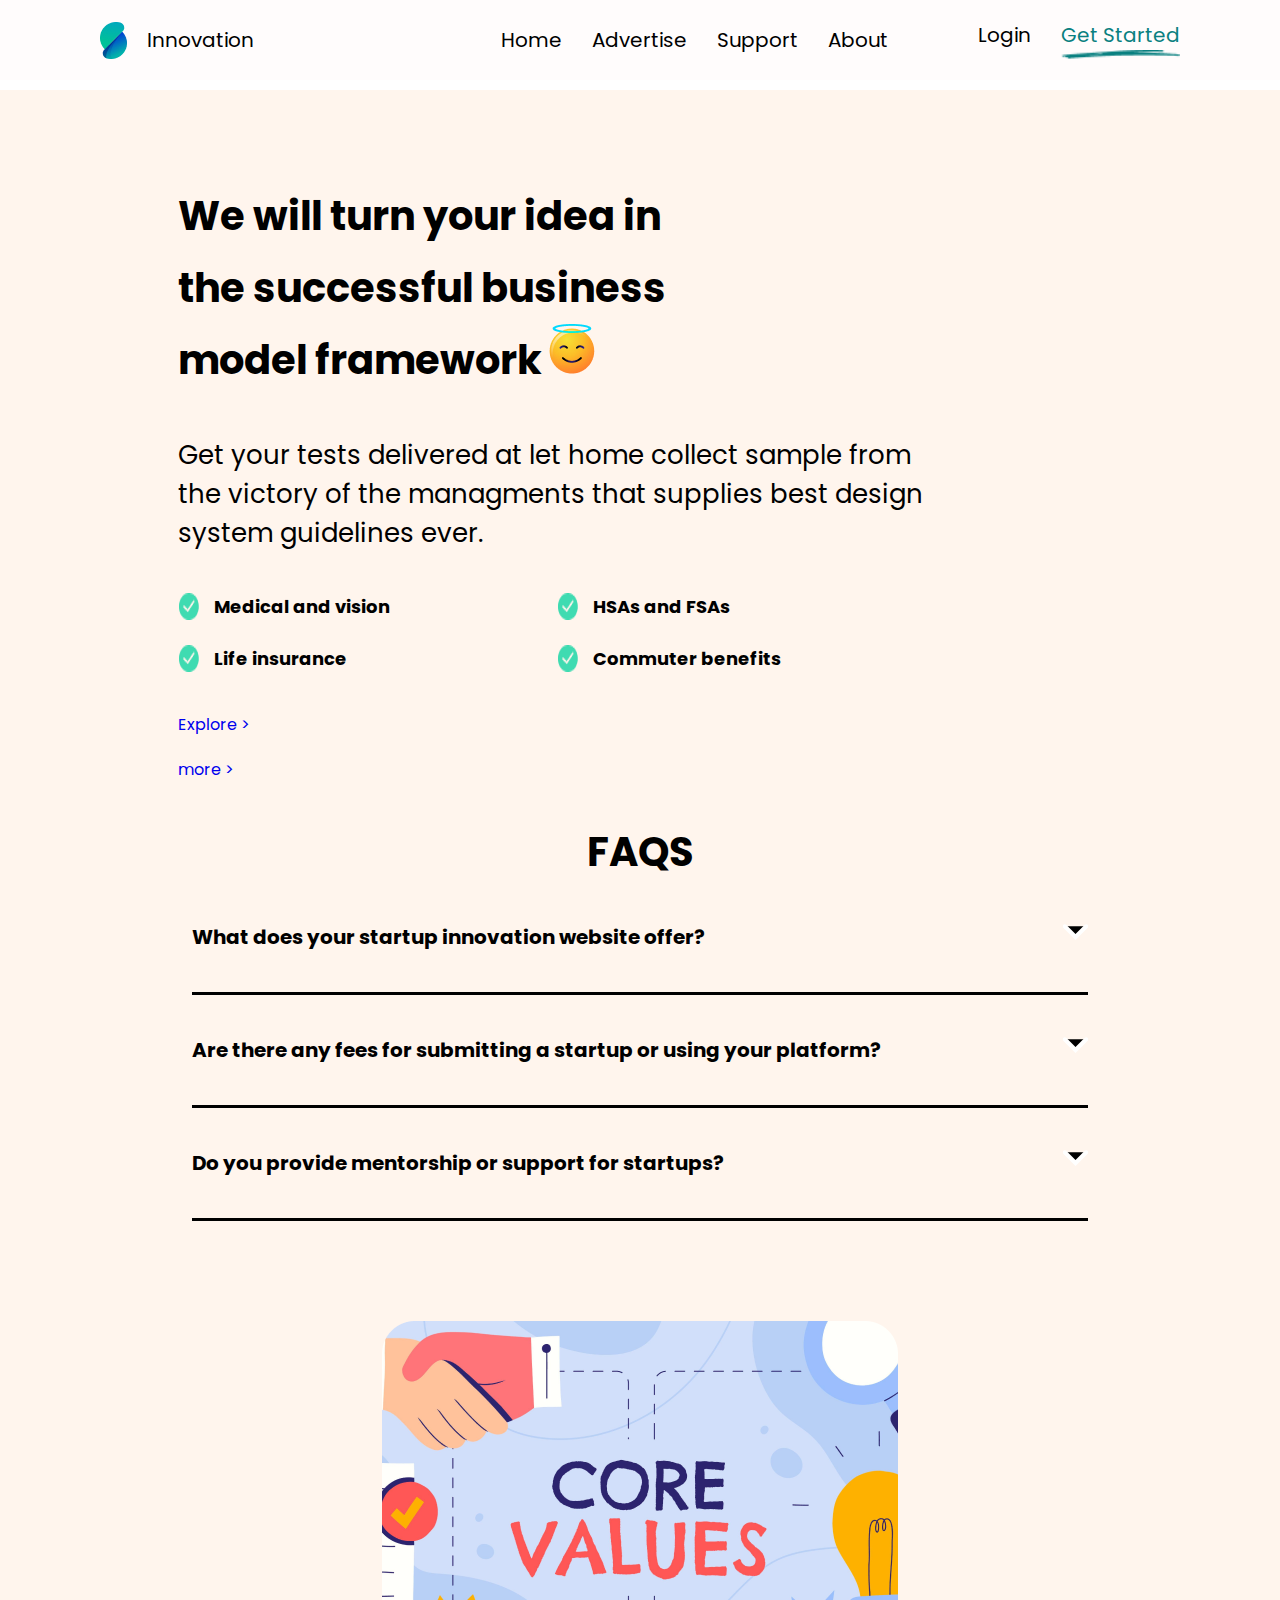
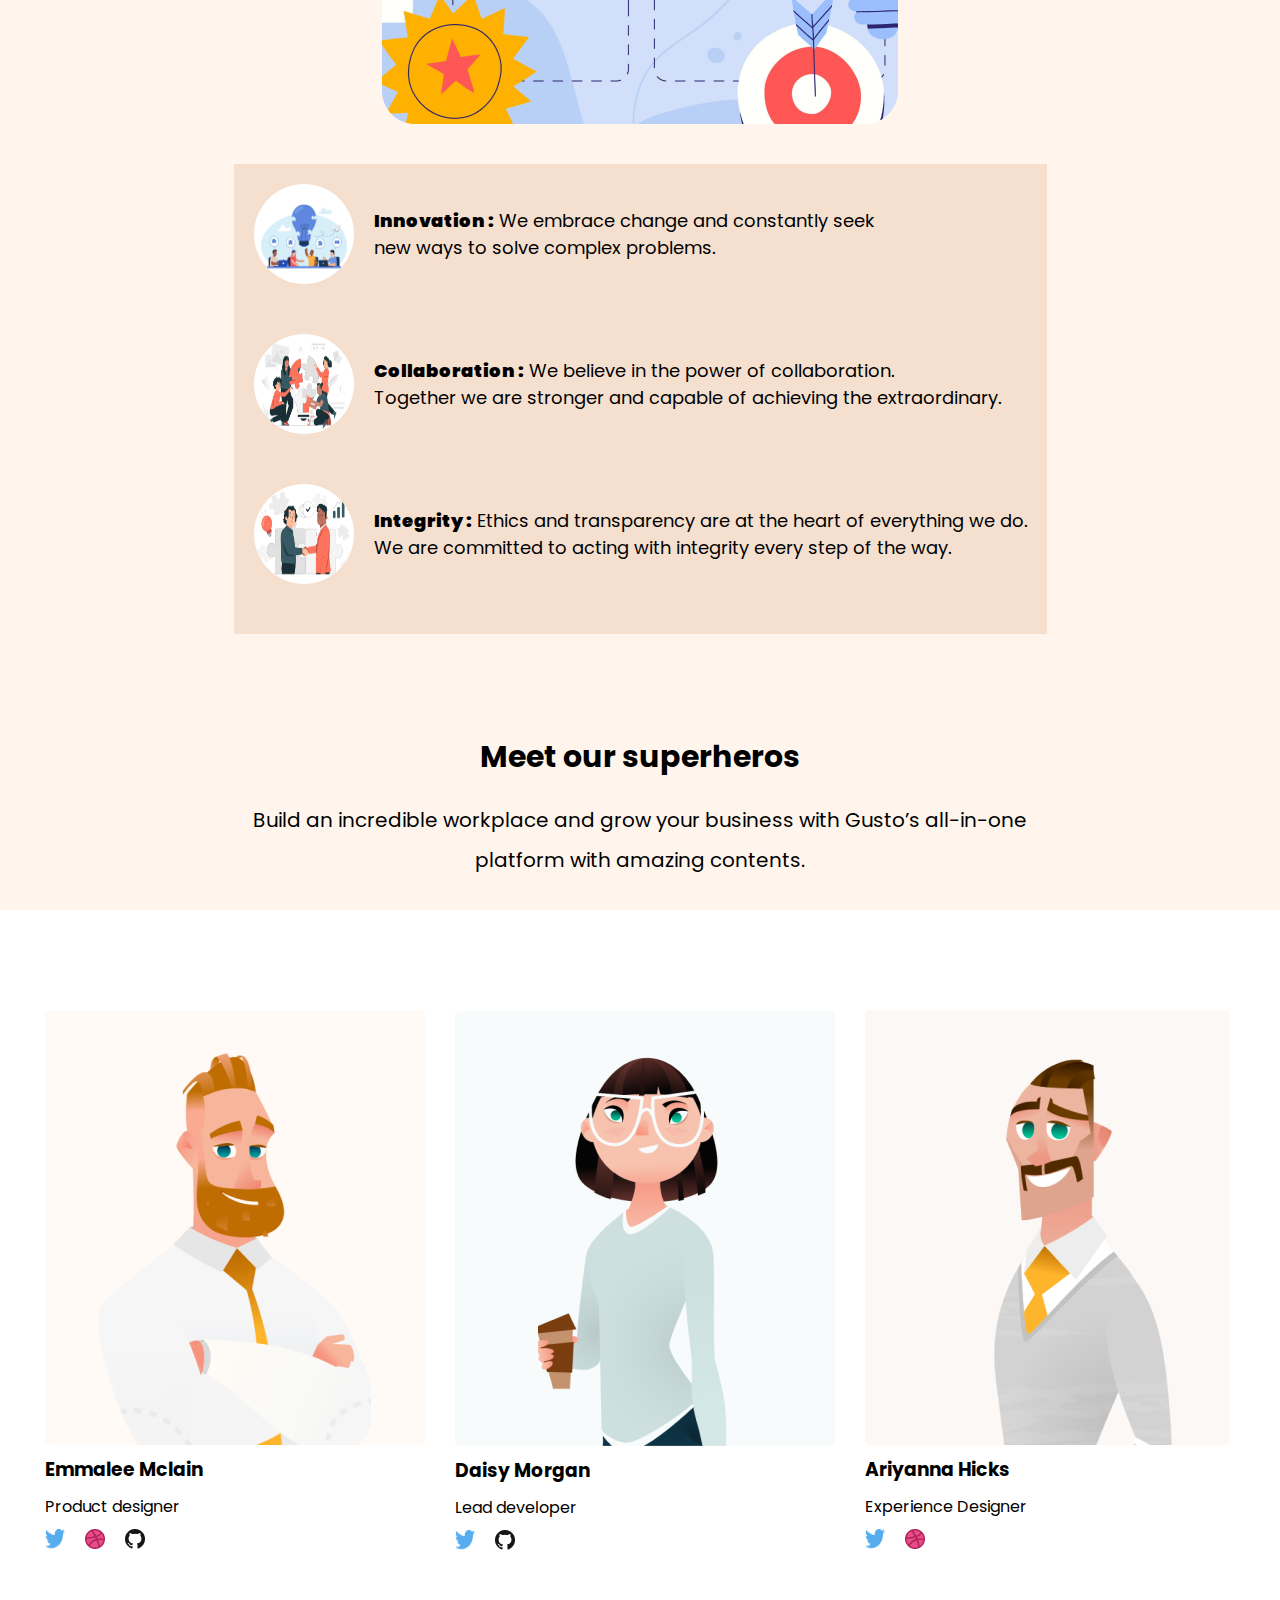
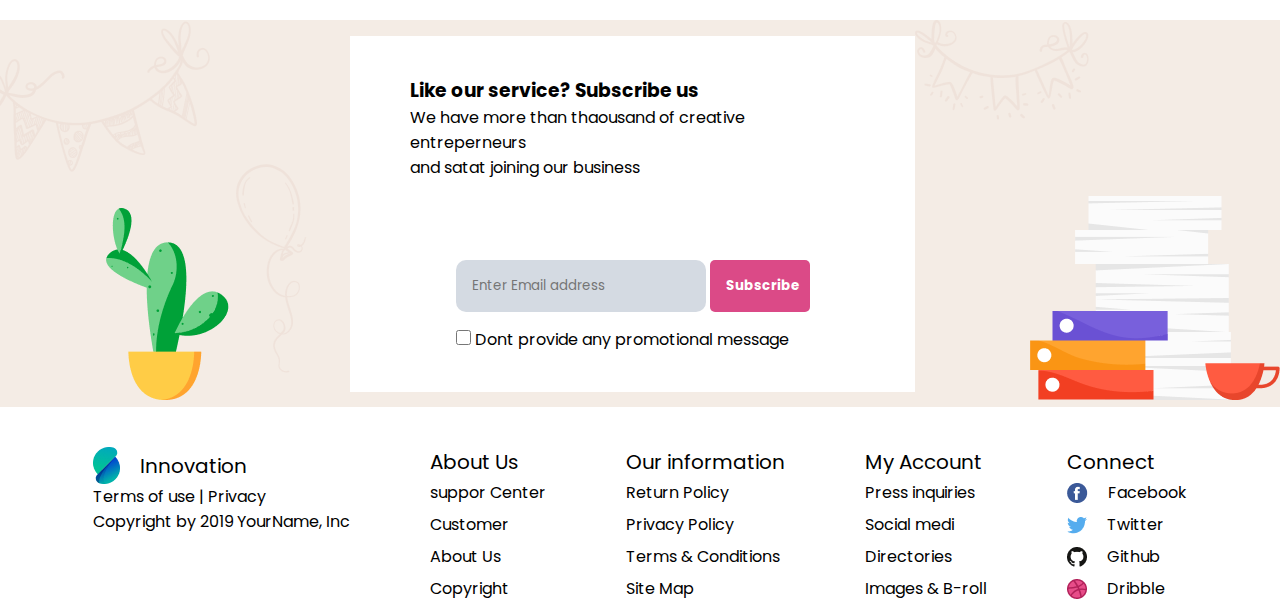
==== commit a4a057e7: "FAQs commit" ====
--- a/about.html
+++ b/about.html
@@ -39,7 +39,6 @@
                 <div class="line"></div>
             </div>
         </nav>
-        <script src="main.js"></script>  
     </header>
     <section class="wrapper-init">
         <section class="wrapper-1">
@@ -80,6 +79,58 @@
                 <img class="container-1-img" src="img/illustration.png" alt="#">
             </div>
         </section>
+        <section class="FAQS">
+            <h1>FAQS</h1>
+            <div class="faq">
+                <div class="question">
+                    <h3>What does your startup innovation website offer?</h3>
+                    <svg width="25" height="20" viewBox="0 0 42 25">
+                        <path d="M3 3L21 21L39 3 " stroke="white" stroke-width="7" stroke-linecap="round">
+                    </svg>
+
+                </div>
+                <div class="answer">
+                    <p> Our website is a hub for cutting-edge innovations and startups. We showcase disruptive
+                        technologies,
+                        provide insights into the startup ecosystem, and offer resources for entrepreneurs and
+                        investors.
+                    </p>
+                </div>
+            </div>
+            <div class="faq">
+                <div class="question">
+                    <h3>Are there any fees for submitting a startup or using your platform?</h3>
+                    <svg width="25" height="20" viewBox="0 0 42 25">
+                        <path d="M3 3L21 21L39 3 " stroke="white" stroke-width="7" stroke-linecap="round">
+                    </svg>
+
+                </div>
+                <div class="answer">
+                    <p> Submitting your startup and accessing our platform are currently free of charge. We believe in
+                        fostering an inclusive environment for startups to thrive.
+
+                    </p>
+                </div>
+            </div>
+            <div class="faq">
+                <div class="question">
+                    <h3>Do you provide mentorship or support for startups?</h3>
+                    <svg width="25" height="20" viewBox="0 0 42 25">
+                        <path d="M3 3L21 21L39 3 " stroke="white" stroke-width="7" stroke-linecap="round">
+                    </svg>
+
+                </div>
+                <div class="answer">
+                    <p> While we don't offer direct mentorship, we provide resources, guides, and networking
+                        opportunities that can be valuable for startups. Explore our "Resources" section for tools to
+                        help grow your venture.
+                    </p>
+                </div>
+            </div>
+
+        </section>
+        <script src="main.js"></script>
+
         <div class="wrapper-2">
             <img class="container-2-img" src="img/59226621.png" alt="#">
             <div>
--- a/css/about.css
+++ b/css/about.css
@@ -158,7 +158,58 @@
 .link-continaire a:hover {
     transform: translateX(20px);
 }
-
+.FAQS{
+    width: 70%;
+    display: flex;
+    margin-inline: auto;
+    flex-direction: column;
+    align-items: center;
+}
+
+.faq{
+    width: 100%;
+    margin-top: 40px;
+    padding-bottom: 40px;
+    border-bottom: 3px solid black;
+    cursor: pointer;
+}
+
+.FAQS  h1{
+    margin-top: 40px;
+    text-align: center;
+    font-size: 40px;
+
+}
+.question{
+    display: flex;
+justify-content: space-between;
+    /* align-items: center; */
+}
+.question h3{
+    font-size: 20px;
+
+}
+ .answer{
+    overflow: hidden;
+    max-height: 0;
+    transition: max-height .5s ease ;
+}
+
+.active .answer{
+    max-height: 300px;
+   
+} 
+.active svg{
+    transform: rotate(180deg);
+}
+svg{
+    transition: transform .4s ease-in;
+}
+.answer p{
+    padding-top: 10px;
+    line-height: 1.6;
+    font-size: 15px;
+}
 .wrapper-2 {
     margin-top: 100px;
     display: flex;
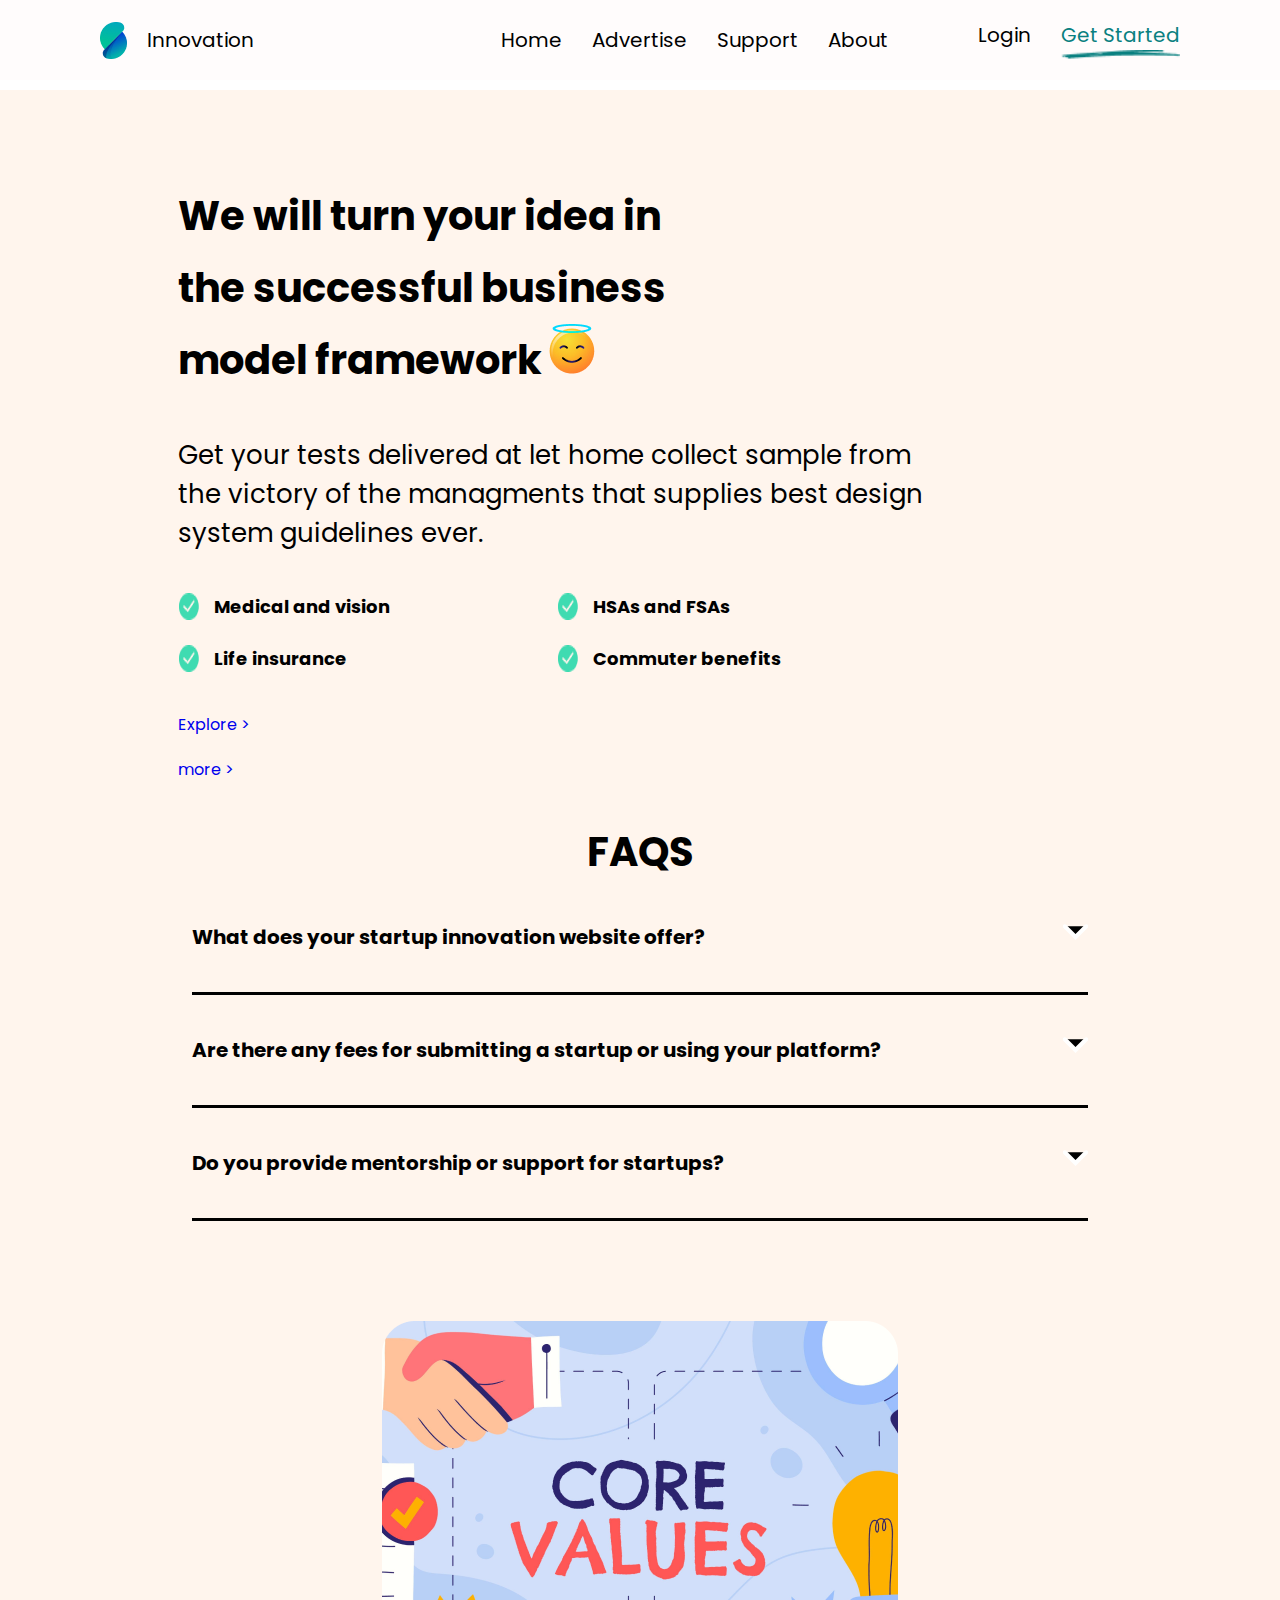
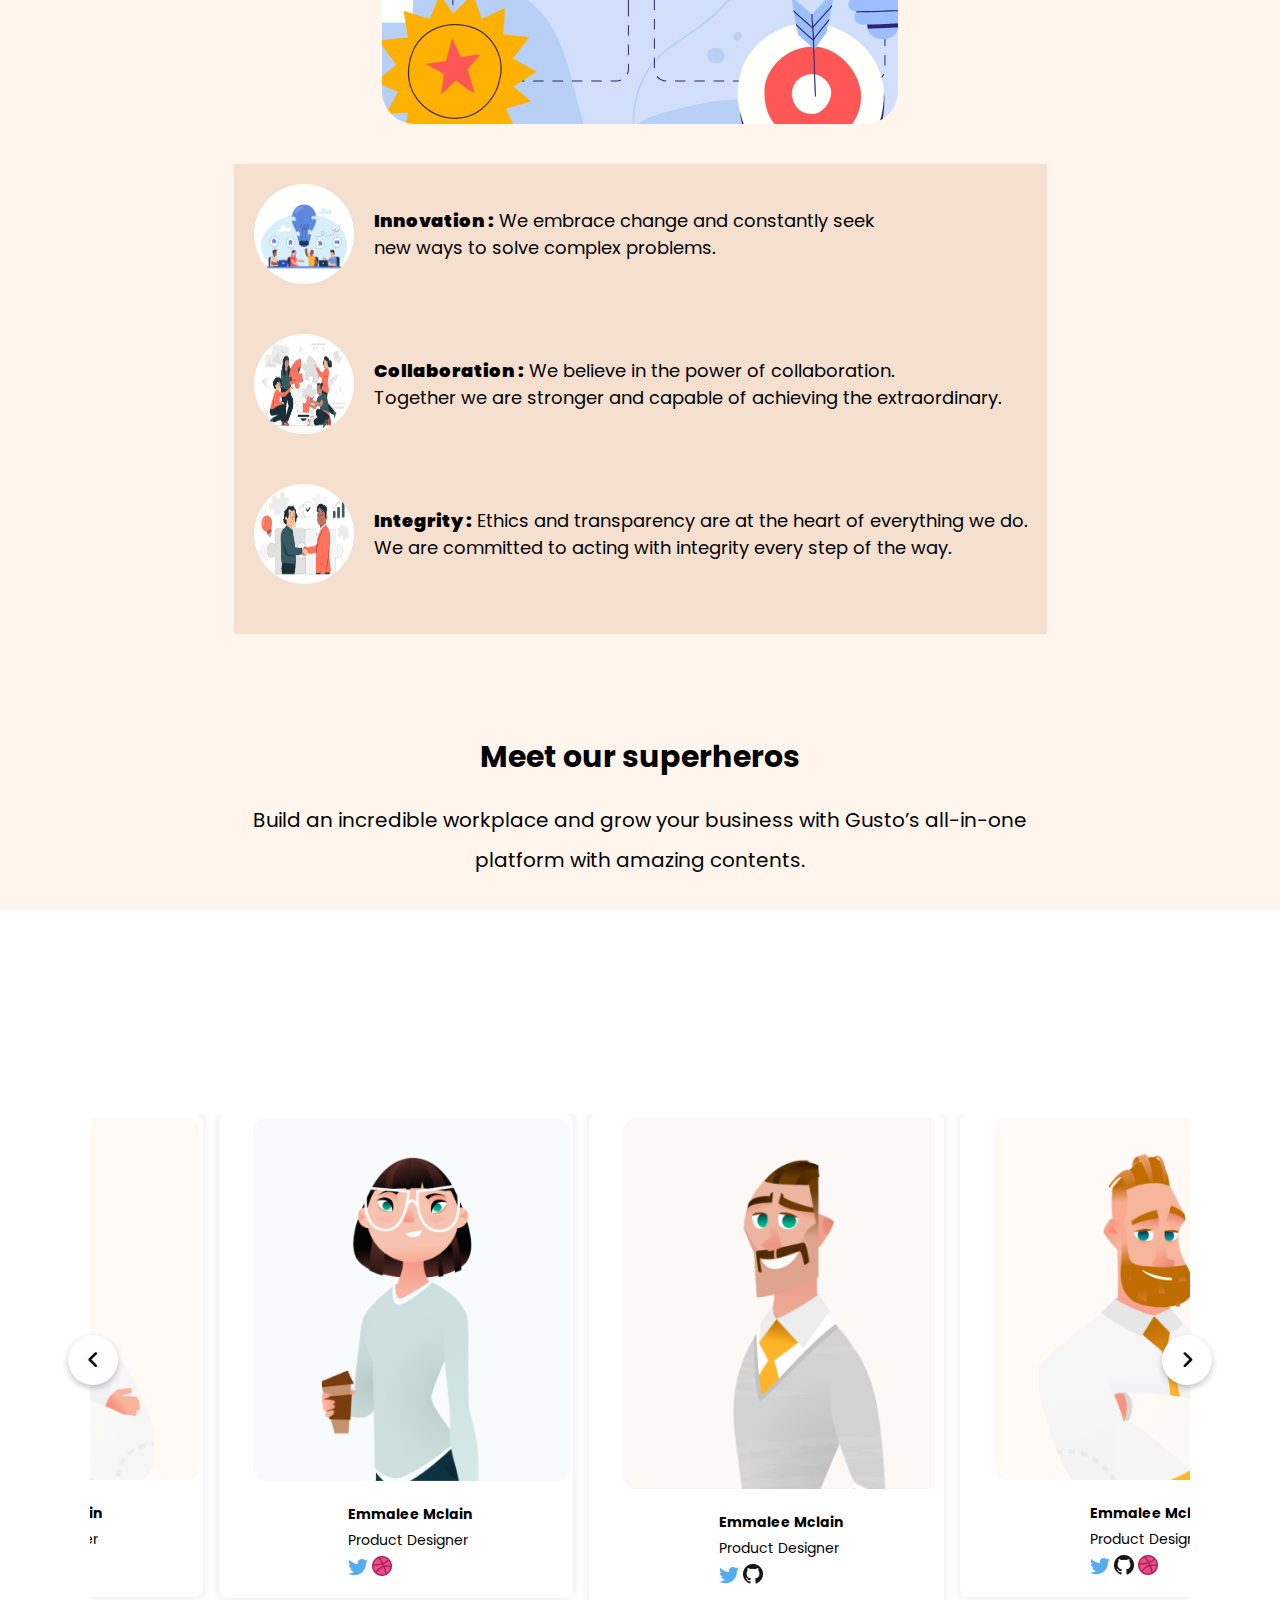
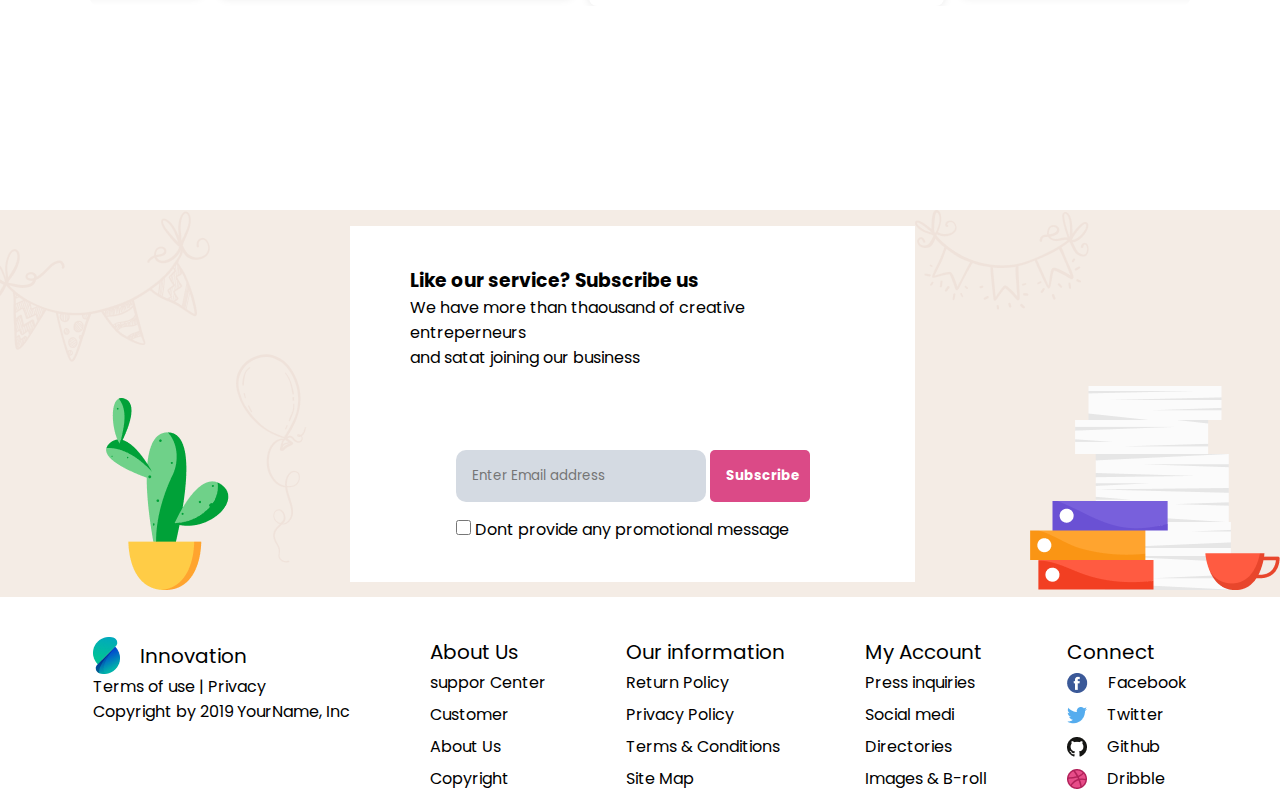
==== commit 19d5f789: "modification-validationForm commit" ====
--- a/about.html
+++ b/about.html
@@ -7,6 +7,8 @@
     Illustrator: P. Picture, Category: Books, Price: $17.99,
     Length: 784 pages">
     <meta name="viewport" content="width=device-width, initial-scale=1.0">
+    <link rel="stylesheet" href="https://cdnjs.cloudflare.com/ajax/libs/font-awesome/6.3.0/css/all.min.css">
+    <script src="script.js" defer></script>
     <link rel="stylesheet" href="css/about.css">
     <title>Document</title>
 </head>
@@ -161,38 +163,96 @@
                 platform with amazing contents.</p>
         </div>
     </section>
-    <section class="blog">
-        <div class="box">
-            <img src="img/image(6).png" alt="#">
-            <h3>Emmalee Mclain</h3>
-            <p>Product designer</p>
-            <div class="flex-items">
-                <img src="img/Group.png" alt="#">
-                <img src="img/Group81.png" alt="#">
-                <img src="img/Vector(11).png" alt="#">
-            </div>
-        </div>
-        <div class="box">
-            <img class="img" src="img/image(3).png" alt="#">
-            <h3>Daisy Morgan</h3>
-
-            <p>Lead developer</p>
-            <div class="flex-items">
-                <img class="img" src="img/Group.png" alt="#">
-                <img src="img/Vector(11).png" alt="#">
-            </div>
-        </div>
-        <div class="box">
-            <img class="img" src="img/Group83(1).png" alt="#">
-            <h3>Ariyanna Hicks</h3>
-            <p>Experience Designer</p>
-            <div class="flex-items">
-                <img src="img/Group.png" alt="#">
-                <img src="img/Group81.png" alt="#">
-            </div>
-        </div>
-
-    </section>
+    <div class="body-cards">
+        <div class="wrapper-3">
+            <i id="left" class="fa-solid fa-angle-left"></i>
+            <ul class="carousel">
+                <li class="card">
+                    <div class="img">
+                        <img src="img/image(6).png" alt="hey">
+                    </div>
+                    <div class="card-text">
+                        <h5>Emmalee Mclain</h5>
+                        <p>Product Designer</p>
+                        <div class="social-img">
+                            <img src="img/Group.png" alt="hey">
+                            <img src="img/Vector(11).png"alt="hey">
+                            <img src="img/Group81.png" alt="hey">
+                        </div>
+                    </div>
+                </li>
+                <li class="card">
+                    <div class="img">
+                        <img src="img/image(3).png" alt="hey">
+                    </div>
+                    <div class="card-text">
+                        <h5>Emmalee Mclain</h5>
+                        <p>Product Designer</p>
+                        <div class="social-img">
+                            <img src="img/Group.png" alt="hey">
+                            <img src="img/Group81.png" alt="hey">
+                        </div>
+                    </div>
+                </li>
+                <li class="card">
+                    <div class="img">
+                        <img src="img/Group83(1).png" alt="hey">
+                    </div>
+                    <div class="card-text">
+                        <h5>Emmalee Mclain</h5>
+                        <p>Product Designer</p>
+                        <div class="social-img">
+                            <img src="img/Group.png" alt="hey">
+                            <img src="img/Vector(11).png"alt="hey">
+                        </div>
+                    </div>
+                </li>
+                <li class="card">
+                    <div class="img">
+                        <img src="img/image(6).png" alt="hey">
+                    </div>
+                    <div class="card-text">
+                        <h5>Emmalee Mclain</h5>
+                        <p>Product Designer</p>
+                        <div class="social-img">
+                            <img src="img/Group.png" alt="hey">
+                            <img src="img/Vector(11).png"alt="hey">
+                            <img src="img/Group81.png" alt="hey">
+                        </div>
+                    </div>
+                </li>
+                <li class="card">
+                    <div class="img">
+                        <img src="img/image(3).png" alt="hey">
+                    </div>
+                    <div class="card-text">
+                        <h5>Emmalee Mclain</h5>
+                        <p>Product Designer</p>
+                        <div class="social-img">
+                            <img src="img/Group.png" alt="hey">
+                            <img src="img/Group81.png" alt="hey">
+                        </div>
+                    </div>
+                </li>
+                <li class="card">
+                    <div class="img">
+                        <img src="img/Group83(1).png" alt="hey">
+                    </div>
+                    <div class="card-text">
+                        <h5>Emmalee Mclain</h5>
+                        <p>Product Designer</p>
+                        <div class="social-img">
+                            <img src="img/Group.png" alt="hey">
+                            <img src="img/Vector(11).png"alt="hey">
+                        </div>
+                    </div>
+                </li>
+            </ul>
+            <i id="right" class="fa-solid fa-angle-right"></i>
+        </div>
+    
+       
+    </div>
 
     <section class="wrapper">
         <div>
--- a/css/about.css
+++ b/css/about.css
@@ -196,7 +196,7 @@
 }
 
 .active .answer{
-    max-height: 300px;
+    max-height: 200px;
    
 } 
 .active svg{
@@ -208,7 +208,7 @@
 .answer p{
     padding-top: 10px;
     line-height: 1.6;
-    font-size: 15px;
+    font-size: 18px;
 }
 .wrapper-2 {
     margin-top: 100px;
@@ -267,26 +267,137 @@
     padding-bottom: 30px;
 
 }
-
-.blog {
-    padding-top: 100px;
-    display: flex;
-    flex-wrap: wrap;
+.body-cards {
+    display: flex;
+    padding: 0 35px;
+    align-items: center;
     justify-content: center;
-    gap: 30px;
-     padding-bottom: 70px; 
-}
-
-.box {
-    display: flex;
+    min-height: 100vh;
+
+}
+
+.wrapper-3 {
+    max-width: 1100px;
+    width: 100%;
+    position: relative;
+}
+
+.wrapper-3 i {
+    top: 50%;
+    height: 50px;
+    width: 50px;
+    cursor: pointer;
+    font-size: 1.25rem;
+    position: absolute;
+    text-align: center;
+    line-height: 50px;
+    background: #fff;
+    border-radius: 50%;
+    box-shadow: 0 3px 6px rgba(0, 0, 0, 0.23);
+    transform: translateY(-50%);
+    transition: transform 0.1s linear;
+}
+
+.wrapper-3 i:active {
+    transform: translateY(-50%) scale(0.85);
+}
+
+.wrapper-3 i:first-child {
+    left: -22px;
+}
+
+.wrapper-3 i:last-child {
+    right: -22px;
+}
+
+.wrapper-3 .carousel {
+    display: grid;
+    grid-auto-flow: column;
+    grid-auto-columns: calc((100% / 3) - 12px);
+    overflow-x: auto;
+    scroll-snap-type: x mandatory;
+    gap: 16px;
+    border-radius: 8px;
+    scroll-behavior: smooth;
+    scrollbar-width: none;
+}
+
+.carousel::-webkit-scrollbar {
+    display: none;
+}
+
+.carousel.no-transition {
+    scroll-behavior: auto;
+}
+
+.carousel.dragging {
+    scroll-snap-type: none;
+    scroll-behavior: auto;
+}
+
+.carousel.dragging .card {
+    cursor: grab;
+    user-select: none;
+}
+
+.carousel :where(.card, .img) {
+    display: flex;
+    justify-content: center;
+    align-items: center;
+}
+
+.carousel .card {
+    scroll-snap-align: start;
+    height: fit-content;
+    list-style: none;
+    background: #fff;
+    cursor: pointer;
+    padding-bottom: 15px;
     flex-direction: column;
-    gap: 10px;
-}
-
-.flex-items {
-    display: flex;
-    gap: 20px;
-}
+    border-radius: 8px;
+    box-shadow: 0 0 10px rgba(0, 0, 0, 0.1);
+
+}
+
+.card-text p {
+
+    font-size: 14px;
+    color: black;
+    padding: 5px 0;
+
+
+
+}
+
+.card-text h5 {
+
+    font-size: 14px;
+    color: black;
+    padding-top: 15%;
+
+
+}
+
+
+.card .img img {
+    max-width: 100%;
+    height: 100%;
+    object-fit: cover;
+    border: 4px solid #fff;
+    border-radius: 5%;
+}
+
+.carousel .card h2 {
+    font-weight: 500;
+    font-size: 1.56rem;
+    margin: 30px 0 5px;
+}
+
+.carousel .card span {
+    color: #6A6D78;
+    font-size: 1.31rem;
+}
+
 
 .wrapper {
     background-color: #F4ECE5;
@@ -476,10 +587,9 @@
     .wrapper div img {
         display: none;
     }
-    .blog{
-        padding: 10px;
-    }
-
+    .wrapper-3 .carousel {
+        grid-auto-columns: 100%;
+    }
     .container {
         background-color: #F4ECE5;
         gap: 20px;
@@ -508,6 +618,11 @@
         width: 40%;
     }
 }
+@media screen and (max-width: 900px) {
+    .wrapper-3 .carousel {
+        grid-auto-columns: calc((100% / 2) - 9px);
+    }
+}
 @media (max-width:1000px) {
     .wrapper div img {
         display: none;
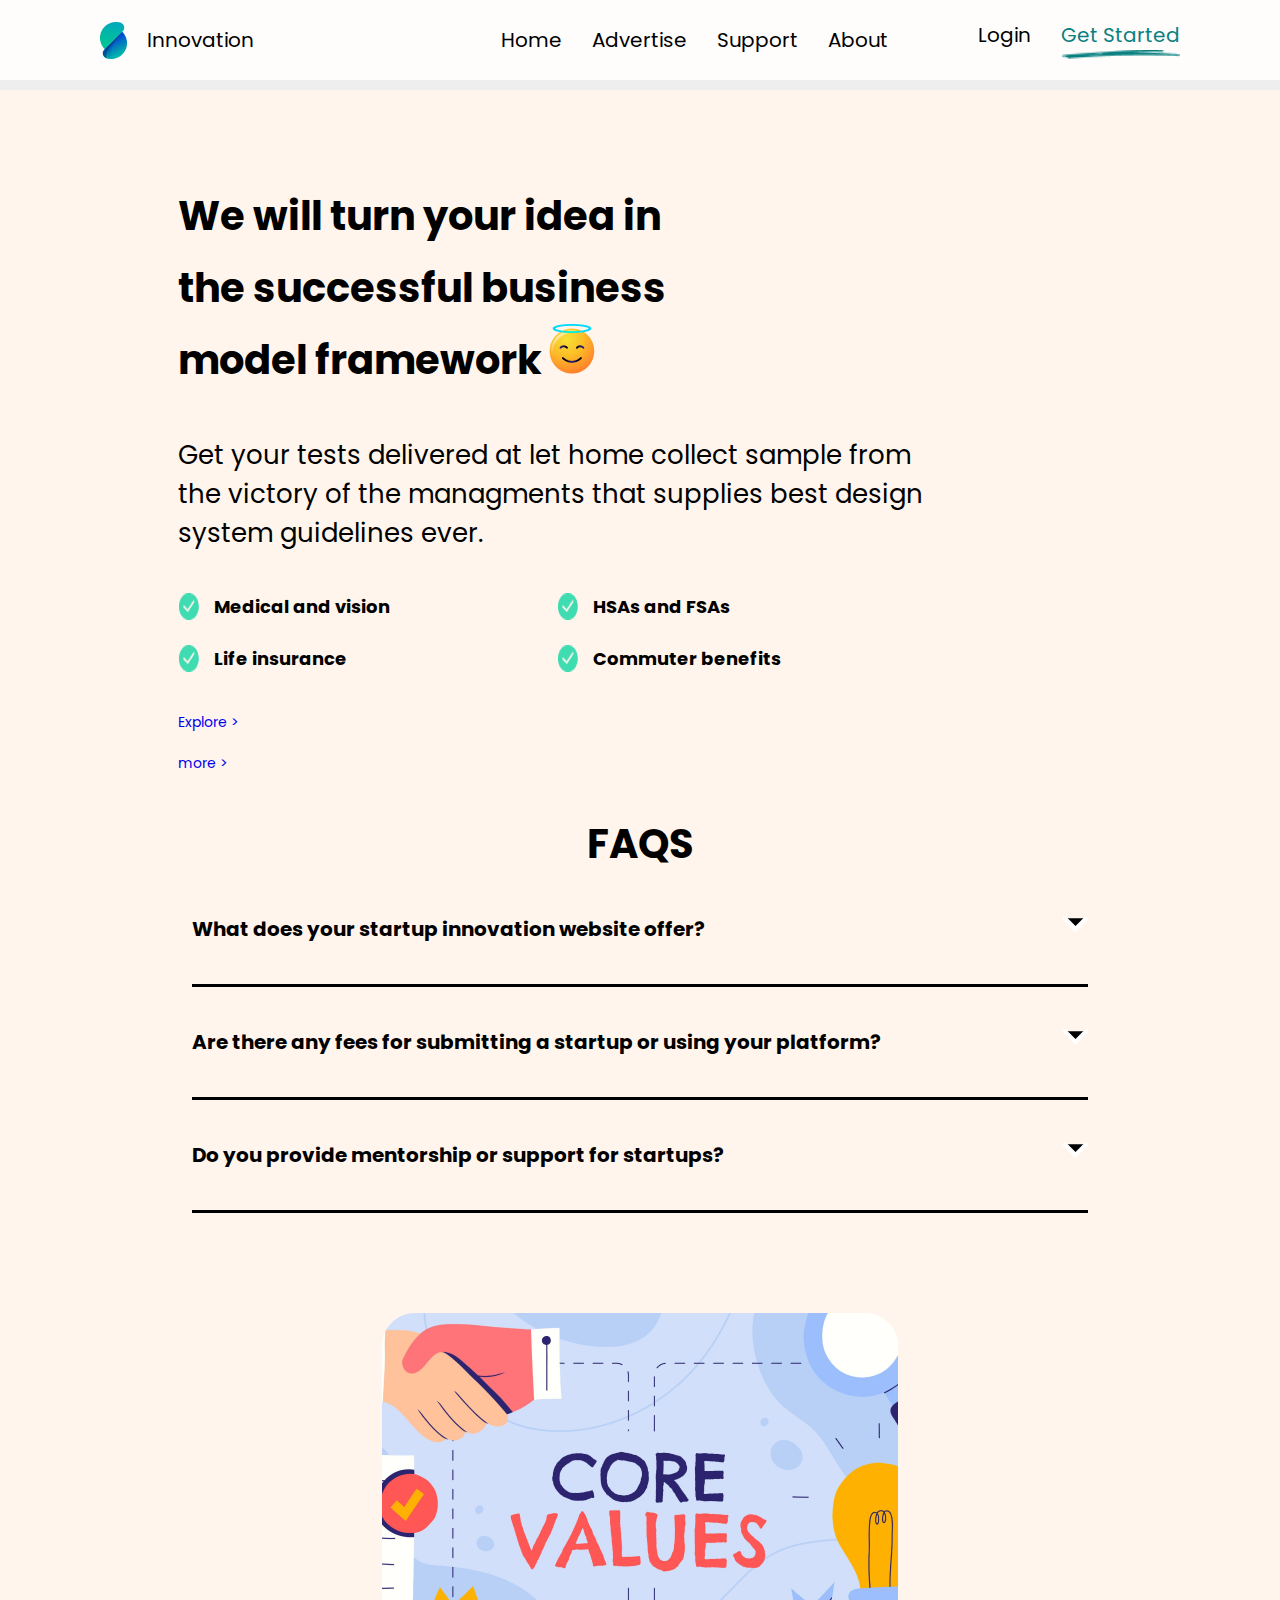
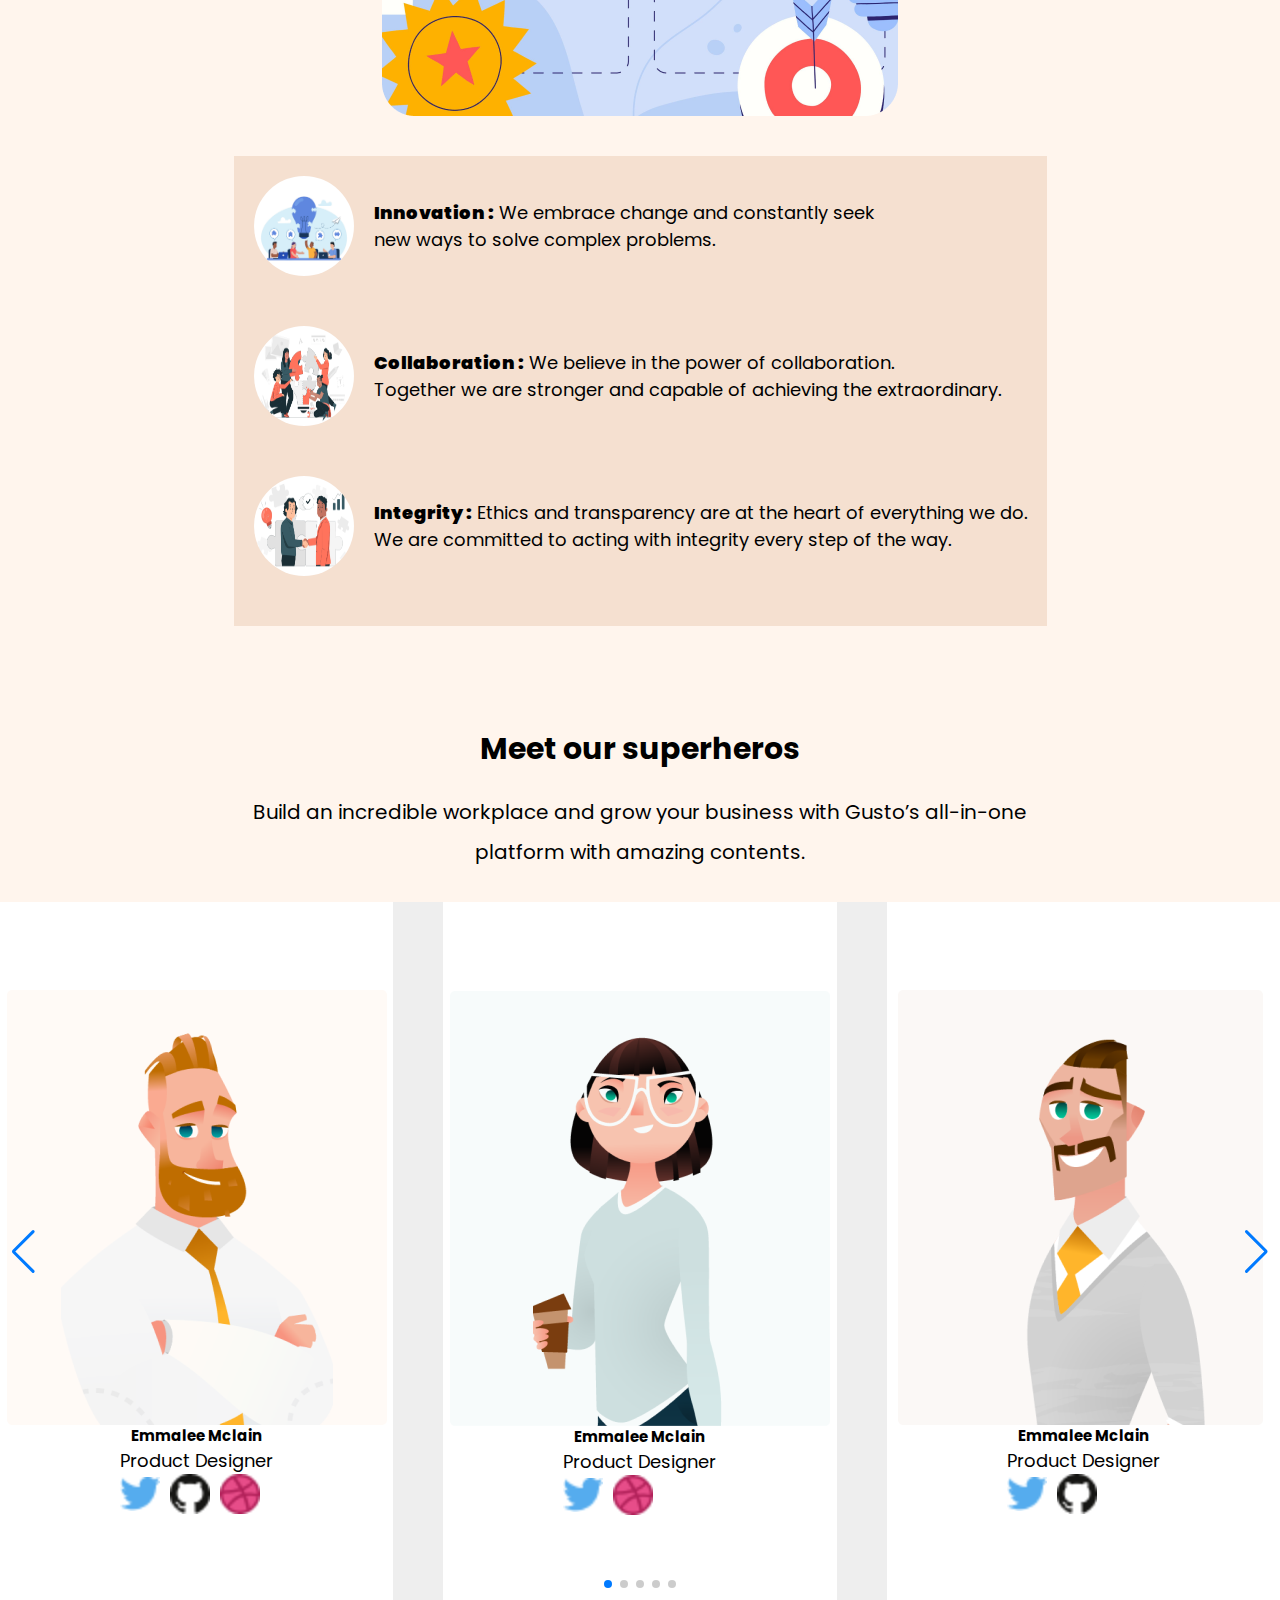
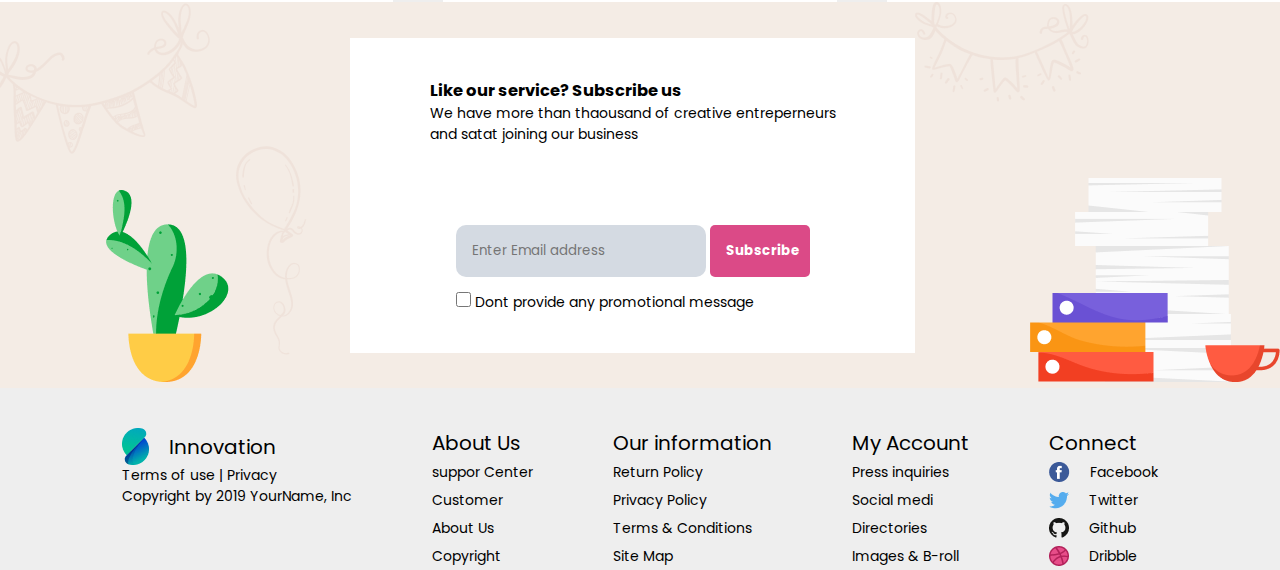
==== commit 9c7ed59b: "slider commit" ====
--- a/about.html
+++ b/about.html
@@ -8,7 +8,8 @@
     Length: 784 pages">
     <meta name="viewport" content="width=device-width, initial-scale=1.0">
     <link rel="stylesheet" href="https://cdnjs.cloudflare.com/ajax/libs/font-awesome/6.3.0/css/all.min.css">
-    <script src="script.js" defer></script>
+    <link rel="stylesheet" href="https://cdn.jsdelivr.net/npm/swiper@11/swiper-bundle.min.css" />
+    <script src="https://cdn.jsdelivr.net/npm/swiper@11/swiper-bundle.min.js"></script>
     <link rel="stylesheet" href="css/about.css">
     <title>Document</title>
 </head>
@@ -163,96 +164,82 @@
                 platform with amazing contents.</p>
         </div>
     </section>
-    <div class="body-cards">
-        <div class="wrapper-3">
-            <i id="left" class="fa-solid fa-angle-left"></i>
-            <ul class="carousel">
-                <li class="card">
-                    <div class="img">
-                        <img src="img/image(6).png" alt="hey">
-                    </div>
-                    <div class="card-text">
-                        <h5>Emmalee Mclain</h5>
-                        <p>Product Designer</p>
-                        <div class="social-img">
-                            <img src="img/Group.png" alt="hey">
-                            <img src="img/Vector(11).png"alt="hey">
-                            <img src="img/Group81.png" alt="hey">
-                        </div>
-                    </div>
-                </li>
-                <li class="card">
-                    <div class="img">
-                        <img src="img/image(3).png" alt="hey">
-                    </div>
-                    <div class="card-text">
-                        <h5>Emmalee Mclain</h5>
-                        <p>Product Designer</p>
-                        <div class="social-img">
-                            <img src="img/Group.png" alt="hey">
-                            <img src="img/Group81.png" alt="hey">
-                        </div>
-                    </div>
-                </li>
-                <li class="card">
-                    <div class="img">
-                        <img src="img/Group83(1).png" alt="hey">
-                    </div>
-                    <div class="card-text">
-                        <h5>Emmalee Mclain</h5>
-                        <p>Product Designer</p>
-                        <div class="social-img">
-                            <img src="img/Group.png" alt="hey">
-                            <img src="img/Vector(11).png"alt="hey">
-                        </div>
-                    </div>
-                </li>
-                <li class="card">
-                    <div class="img">
-                        <img src="img/image(6).png" alt="hey">
-                    </div>
-                    <div class="card-text">
-                        <h5>Emmalee Mclain</h5>
-                        <p>Product Designer</p>
-                        <div class="social-img">
-                            <img src="img/Group.png" alt="hey">
-                            <img src="img/Vector(11).png"alt="hey">
-                            <img src="img/Group81.png" alt="hey">
-                        </div>
-                    </div>
-                </li>
-                <li class="card">
-                    <div class="img">
-                        <img src="img/image(3).png" alt="hey">
-                    </div>
-                    <div class="card-text">
-                        <h5>Emmalee Mclain</h5>
-                        <p>Product Designer</p>
-                        <div class="social-img">
-                            <img src="img/Group.png" alt="hey">
-                            <img src="img/Group81.png" alt="hey">
-                        </div>
-                    </div>
-                </li>
-                <li class="card">
-                    <div class="img">
-                        <img src="img/Group83(1).png" alt="hey">
-                    </div>
-                    <div class="card-text">
-                        <h5>Emmalee Mclain</h5>
-                        <p>Product Designer</p>
-                        <div class="social-img">
-                            <img src="img/Group.png" alt="hey">
-                            <img src="img/Vector(11).png"alt="hey">
-                        </div>
-                    </div>
-                </li>
-            </ul>
-            <i id="right" class="fa-solid fa-angle-right"></i>
-        </div>
-    
-       
-    </div>
+    <div class="swiper mySwiper">
+        <div class="swiper-wrapper">
+          <div class="swiper-slide">
+            <div class="img">
+              <img src="img/image(6).png" alt="hey">
+            </div>
+            <div class="card-text">
+              <h5>Emmalee Mclain</h5>
+              <p>Product Designer</p>
+              <div class="social-img">
+                <img src="img/Group.png" alt="hey"style="width: 40px;">
+                <img src="img/Vector(11).png" alt="hey" style="width: 40px;">
+                <img src="img/Group81.png" alt="hey" style="width: 40px;">
+              </div>
+            </div>
+          </div>
+          <div class="swiper-slide">
+            <div class="img">
+              <img src="img/image(3).png" alt="hey">
+            </div>
+            <div class="card-text">
+              <h5>Emmalee Mclain</h5>
+              <p>Product Designer</p>
+              <div class="social-img">
+                <img src="img/Group.png" alt="hey" style="width: 40px;" >
+                <img src="img/Group81.png" alt="hey" style="width: 40px;">
+              </div>
+            </div>
+          </div>
+          
+          <div class="swiper-slide">
+            <div class="img">
+              <img src="img/Group83(1).png" alt="hey">
+            </div>
+            <div class="card-text">
+              <h5>Emmalee Mclain</h5>
+              <p>Product Designer</p>
+              <div class="social-img">
+                <img src="img/Group.png" alt="hey" style="width: 40px;">
+                <img src="img/Vector(11).png" alt="hey" style="width: 40px;">
+              </div>
+            </div>
+          </div>
+          <div class="swiper-slide">
+            <div class="img">
+              <img src="img/image(6).png" alt="hey">
+            </div>
+            <div class="card-text">
+              <h5>Emmalee Mclain</h5>
+              <p>Product Designer</p>
+              <div class="social-img">
+                <img src="img/Group.png" alt="hey" style="width: 40px;">
+                <img src="img/Vector(11).png" alt="hey" style="width: 40px;">
+                <img src="img/Group81.png" alt="hey" style="width: 40px;">
+              </div>
+            </div>
+          </div>
+          <div class="swiper-slide">
+            <div class="img">
+              <img src="img/image(3).png" alt="hey">
+            </div>
+            <div class="card-text">
+              <h5>Emmalee Mclain</h5>
+              <p>Product Designer</p>
+              <div class="social-img">
+                <img src="img/Group.png" alt="hey" style="width: 40px;">
+                <img src="img/Group81.png" alt="hey" style="width: 40px;">
+              </div>
+            </div>
+          </div>
+        </div>
+        <div class="swiper-button-next"></div>
+        <div class="swiper-button-prev"></div>
+        <div class="swiper-pagination"></div>
+      </div>
+      <script src="script.js"></script>
 
     <section class="wrapper">
         <div>
--- a/css/about.css
+++ b/css/about.css
@@ -267,136 +267,58 @@
     padding-bottom: 30px;
 
 }
-.body-cards {
-    display: flex;
-    padding: 0 35px;
-    align-items: center;
+
+body {
+    position: relative;
+    height: 100%;
+  }
+  
+  body {
+    background: #eee;
+    font-family: Helvetica Neue, Helvetica, Arial, sans-serif;
+    font-size: 14px;
+    color: #000;
+    margin: 0;
+    padding: 0;
+  }
+  
+  .swiper {
+    width: 100%;
+    height: 100%;
+  }
+  
+  .swiper-slide {
+    text-align: center;
+    font-size: 18px;
+    background: #fff;
+    display: flex;
+    flex-direction: column;
     justify-content: center;
-    min-height: 100vh;
-
-}
-
-.wrapper-3 {
-    max-width: 1100px;
+    align-items: center;
+  }
+  
+  .swiper-slide img {
+    display: block;
     width: 100%;
-    position: relative;
-}
-
-.wrapper-3 i {
-    top: 50%;
-    height: 50px;
-    width: 50px;
-    cursor: pointer;
-    font-size: 1.25rem;
-    position: absolute;
-    text-align: center;
-    line-height: 50px;
-    background: #fff;
-    border-radius: 50%;
-    box-shadow: 0 3px 6px rgba(0, 0, 0, 0.23);
-    transform: translateY(-50%);
-    transition: transform 0.1s linear;
-}
-
-.wrapper-3 i:active {
-    transform: translateY(-50%) scale(0.85);
-}
-
-.wrapper-3 i:first-child {
-    left: -22px;
-}
-
-.wrapper-3 i:last-child {
-    right: -22px;
-}
-
-.wrapper-3 .carousel {
-    display: grid;
-    grid-auto-flow: column;
-    grid-auto-columns: calc((100% / 3) - 12px);
-    overflow-x: auto;
-    scroll-snap-type: x mandatory;
-    gap: 16px;
-    border-radius: 8px;
-    scroll-behavior: smooth;
-    scrollbar-width: none;
-}
-
-.carousel::-webkit-scrollbar {
-    display: none;
-}
-
-.carousel.no-transition {
-    scroll-behavior: auto;
-}
-
-.carousel.dragging {
-    scroll-snap-type: none;
-    scroll-behavior: auto;
-}
-
-.carousel.dragging .card {
-    cursor: grab;
-    user-select: none;
-}
-
-.carousel :where(.card, .img) {
-    display: flex;
-    justify-content: center;
-    align-items: center;
-}
-
-.carousel .card {
-    scroll-snap-align: start;
-    height: fit-content;
-    list-style: none;
-    background: #fff;
-    cursor: pointer;
-    padding-bottom: 15px;
-    flex-direction: column;
-    border-radius: 8px;
-    box-shadow: 0 0 10px rgba(0, 0, 0, 0.1);
-
-}
-
-.card-text p {
-
-    font-size: 14px;
-    color: black;
-    padding: 5px 0;
-
-
-
-}
-
-.card-text h5 {
-
-    font-size: 14px;
-    color: black;
-    padding-top: 15%;
-
-
-}
-
-
-.card .img img {
-    max-width: 100%;
     height: 100%;
     object-fit: cover;
-    border: 4px solid #fff;
-    border-radius: 5%;
-}
-
-.carousel .card h2 {
-    font-weight: 500;
-    font-size: 1.56rem;
-    margin: 30px 0 5px;
-}
-
-.carousel .card span {
-    color: #6A6D78;
-    font-size: 1.31rem;
-}
+  }
+  
+  .swiper {
+    margin-left: auto;
+    margin-right: auto;
+  }
+  .swiper-wrapper{
+    height: 700px;
+  }
+  .social-img{
+    display: flex;
+    gap: 10px;
+    align-items: center;
+  
+  }
+  
+
 
 
 .wrapper {
@@ -587,9 +509,6 @@
     .wrapper div img {
         display: none;
     }
-    .wrapper-3 .carousel {
-        grid-auto-columns: 100%;
-    }
     .container {
         background-color: #F4ECE5;
         gap: 20px;
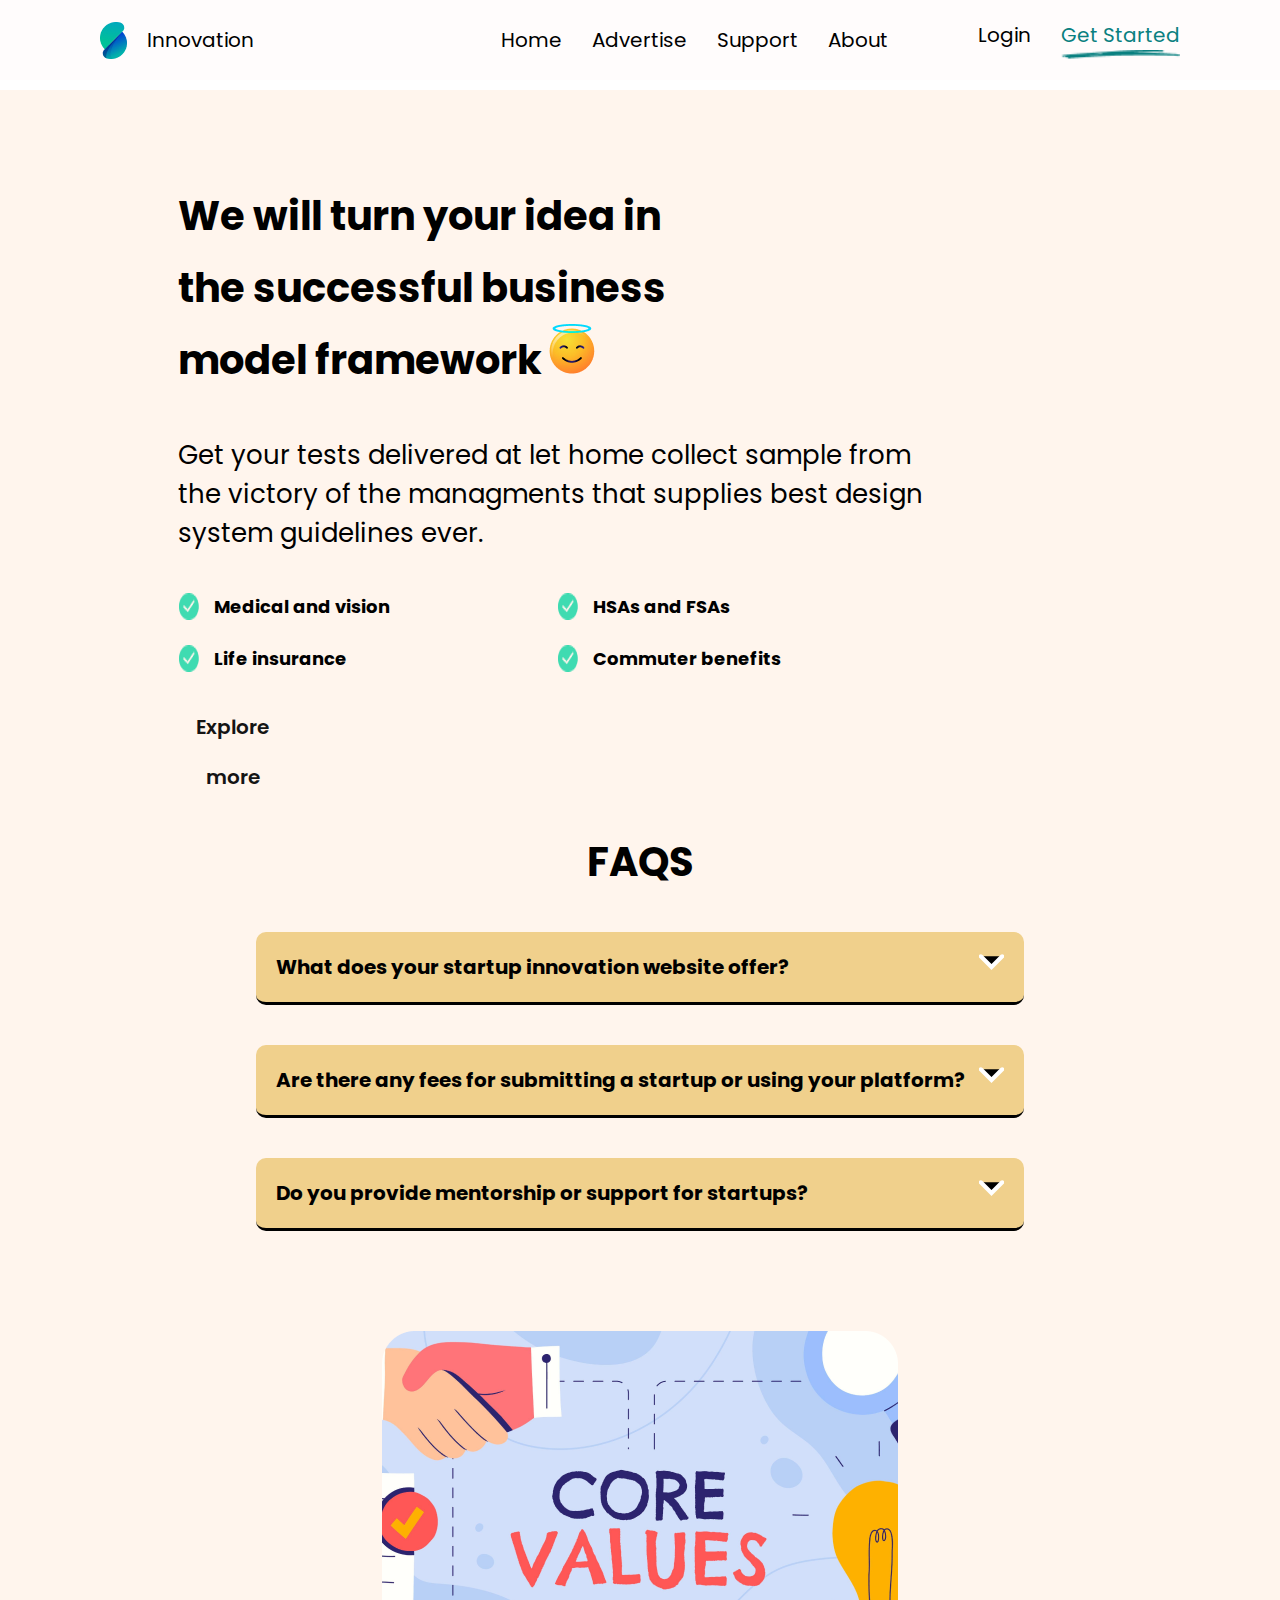
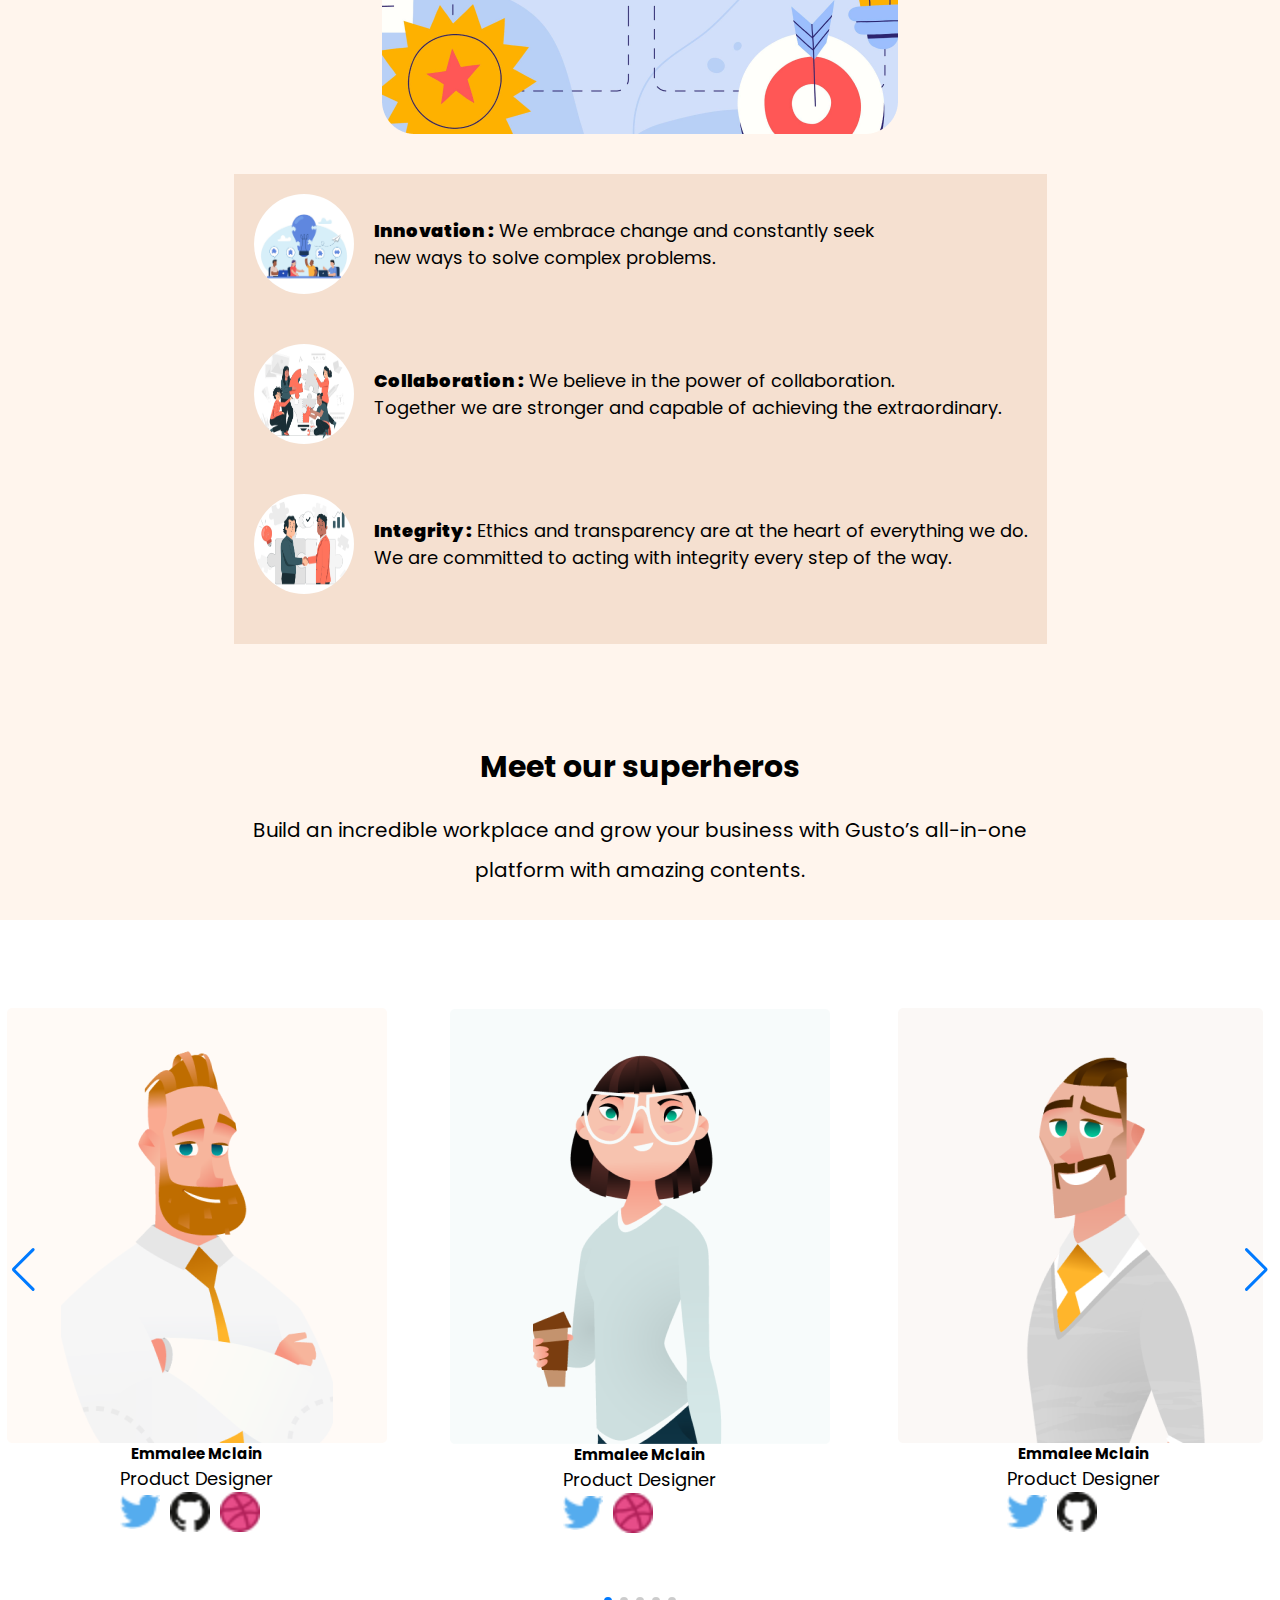
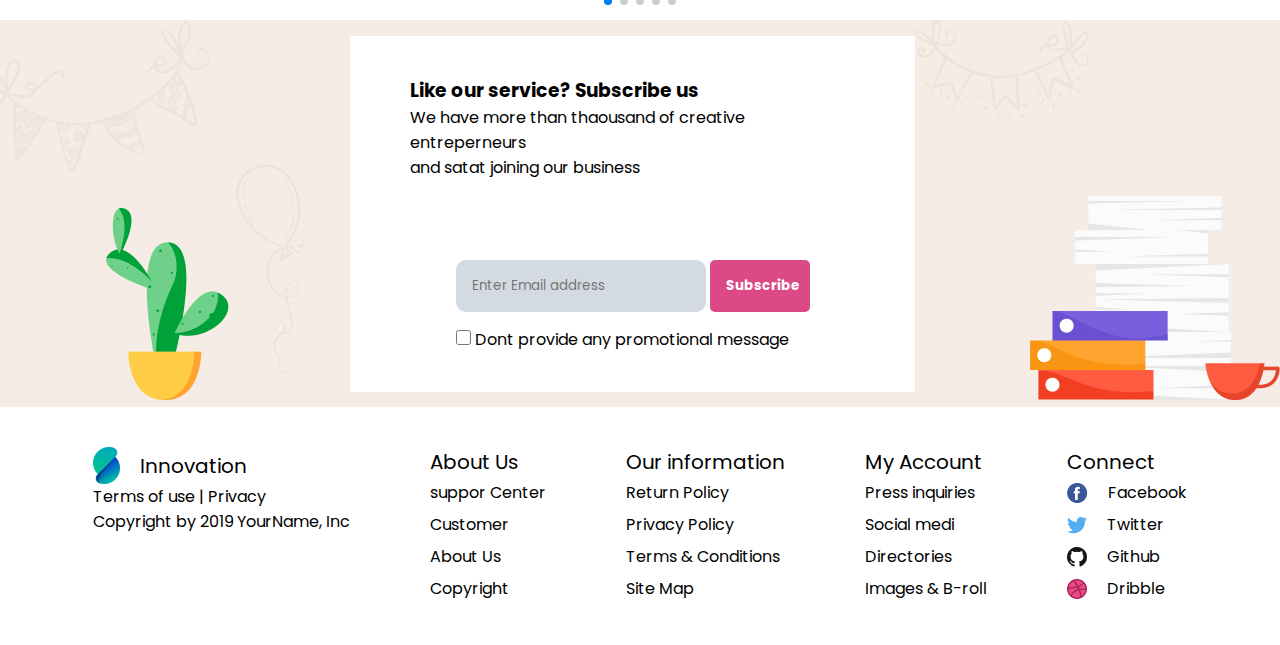
==== commit 11804193: "reformulation_site commit" ====
--- a/about.html
+++ b/about.html
@@ -43,6 +43,17 @@
             </div>
         </nav>
     </header>
+    <div id="myModal" class="modal">
+        <div class="modal-content">
+          <div class="modal-header">
+            <span class="close">&times;</span>
+            <h2>More</h2>
+          </div>
+          <div class="modal-body">
+            <p id="p_more"></p>
+          </div>
+        </div>
+      </div>
     <section class="wrapper-init">
         <section class="wrapper-1">
             <div class="container-1">
@@ -50,7 +61,6 @@
                     <h1>We will turn your idea in <br>the successful business <br>model framework
                         <img src="img/emoji.png" alt="#">
                     </h1>
-
                 </div>
                 <p>Get your tests delivered at let home collect sample from <br>
                     the victory of the managments that supplies best design <br>
@@ -74,8 +84,11 @@
                     </div>
                 </div>
                 <div class="link-continaire">
-                    <a href="#">Explore ></a>
-                    <a href="#">more ></a>
+                    <button class="btn_more">Explore</button>
+                    <button class="btn_more">more</button>
+
+                    <!-- <a href="#">Explore ></a>
+                    <a href="#">more ></a> -->
                 </div>
             </div>
             <div>
@@ -321,6 +334,7 @@
             </div>
         </section>
     </footer>
+    <script src="modal.js"></script>
 </body>
 
 </html>--- a/css/about.css
+++ b/css/about.css
@@ -99,7 +99,66 @@
     align-items: center;
     margin-left:90px ;
 }
-
+.btn_more{
+    width: 110px;
+    color: #151414;
+    font-size: 20px;
+    font-weight: 600;
+    background-color: #FFF5ED ;
+    border: none;
+    cursor: pointer;
+  }
+   .modal {
+    display: none; 
+    position: fixed; 
+    z-index: 2000; 
+    padding-top: 300px; 
+    left: 0;
+    top: 0;
+    width: 100%; 
+    height: 100%; 
+    overflow: auto; /* Enable scroll if needed */
+    background-color: rgba(0,0,0,0.4); 
+  }
+  
+
+  .modal-content {
+    position: relative;
+    background-color: #fefefe;
+    margin: auto;
+    padding: 0;
+    border: 1px solid #888;
+    width: 50%;
+    box-shadow: 0 4px 8px 0 rgba(0,0,0,0.2),0 6px 20px 0 rgba(0,0,0,0.19);
+    animation-name: animatetop;
+    animation-duration: 0.4s
+  }
+  @keyframes animatetop {
+    from {top:-300px; opacity:0}
+    to {top:0; opacity:1}
+  }
+  .close {
+    color: white;
+    float: right;
+    font-size: 28px;
+    font-weight: bold;
+  }
+  
+  .close:hover,
+  .close:focus {
+    color: #000;
+    cursor: pointer;
+  }
+  
+  .modal-header {
+    padding: 2px 16px;
+    background-color: #857ad1;
+    color: white;
+  }
+  
+  .modal-body {
+      padding: 10%;
+  }
 .wrapper-init {
     background-color: #FFF5ED;
     width: 100%;
@@ -151,15 +210,15 @@
     gap: 20px;
 }
 
-.link-continaire a {
+.link-continaire button {
     transition: 0.3s;
 }
 
-.link-continaire a:hover {
-    transform: translateX(20px);
+.link-continaire button:hover {
+    transform: translateX(30px);
 }
 .FAQS{
-    width: 70%;
+    width: 60%;
     display: flex;
     margin-inline: auto;
     flex-direction: column;
@@ -170,6 +229,9 @@
     width: 100%;
     margin-top: 40px;
     padding-bottom: 40px;
+    padding: 20px;
+    border-radius: 10px;
+    background-color: #f0d08c;
     border-bottom: 3px solid black;
     cursor: pointer;
 }
@@ -217,12 +279,10 @@
     align-items: center;
     justify-content: center;
     gap: 40px;
-    /* margin-inline: 200px; */
-}
-
-/* .wrapper-2 img {
-    width: 40%;
-}  */
+  
+}
+
+
 
 .wrapper-2 div {
     background-color: #f5e0d0;
@@ -271,15 +331,6 @@
 body {
     position: relative;
     height: 100%;
-  }
-  
-  body {
-    background: #eee;
-    font-family: Helvetica Neue, Helvetica, Arial, sans-serif;
-    font-size: 14px;
-    color: #000;
-    margin: 0;
-    padding: 0;
   }
   
   .swiper {
@@ -358,8 +409,6 @@
     font-weight: 700;
 
 }
-
-
 .div-sub {
     margin-bottom: 15px;
 }
@@ -370,6 +419,7 @@
 }
 .foot{
     margin-top: 40px;
+    margin-bottom: 40px;
     display: flex;
     flex-wrap: wrap;
     justify-content:center;
@@ -441,14 +491,7 @@
         display: block;
 
     }
-   
-    /* header label{
-        display: block;
-
-    }
-    ul{
-        display: none;
-    } */
+  
     .nav-active{
         transform: translateX(0%) ;
     }
